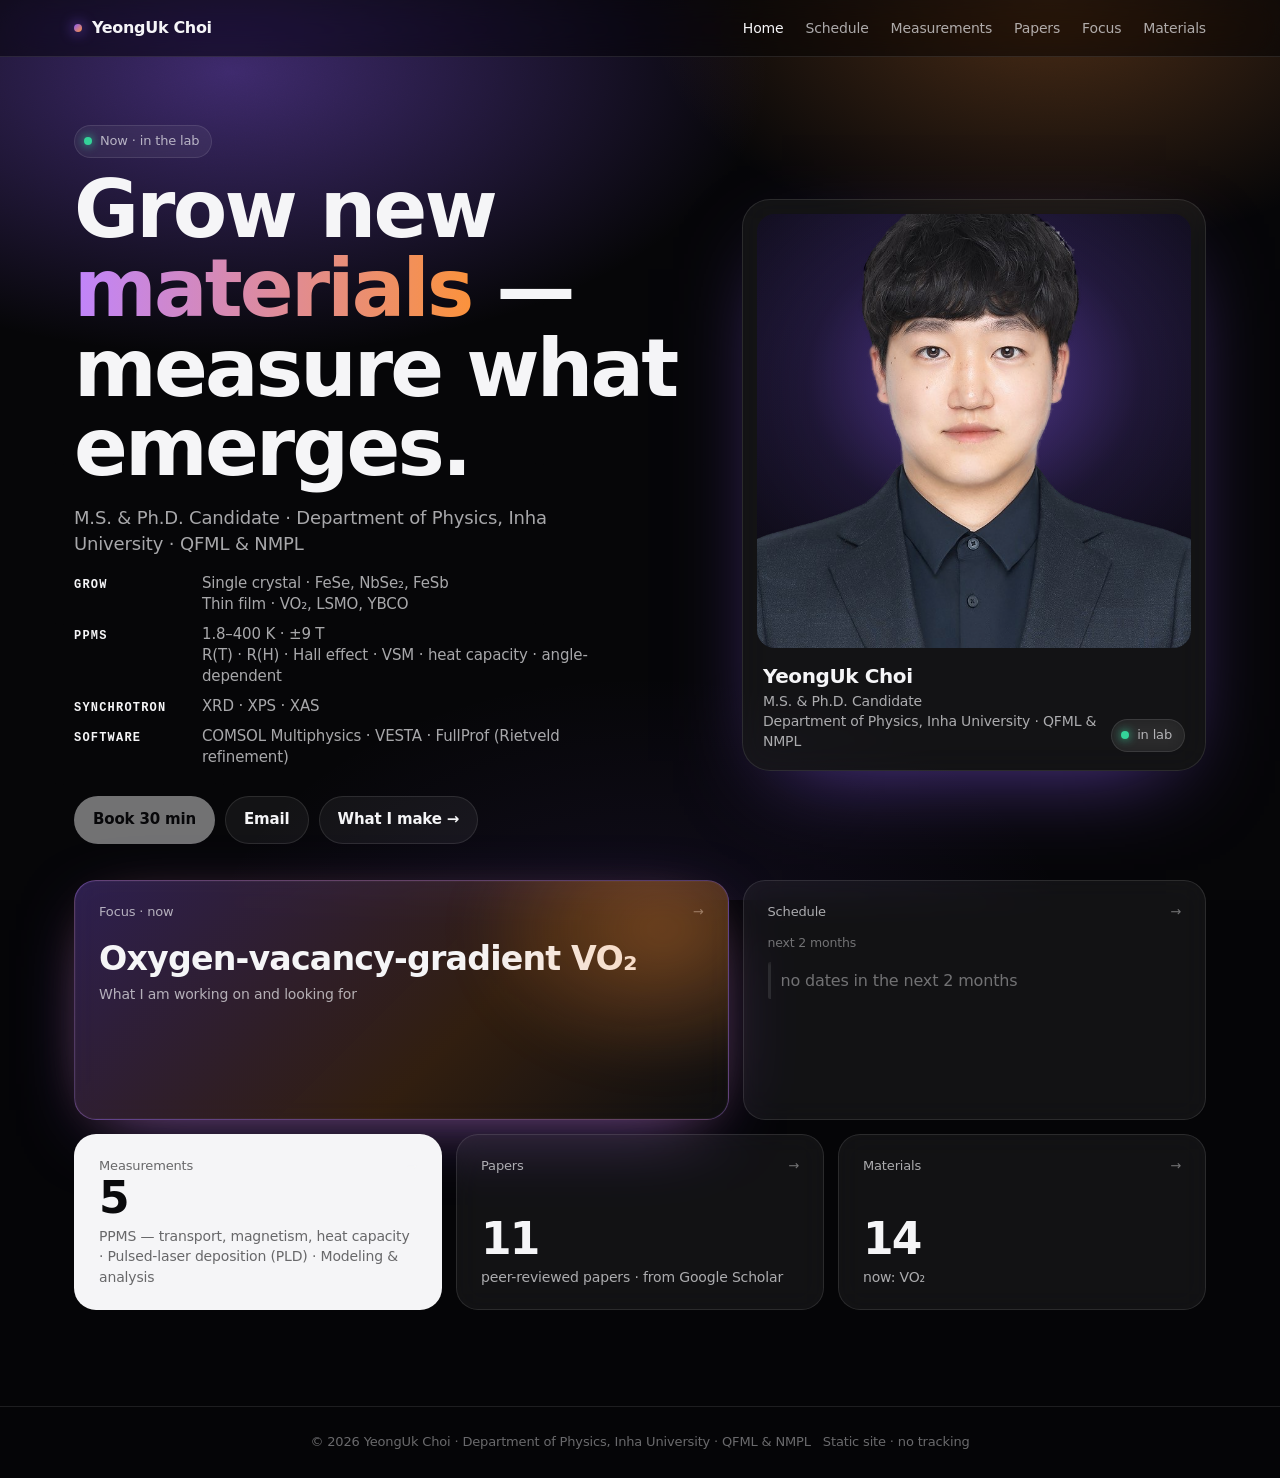
==== index.html @ 317c574f "Home: Schedule tile lists every event in the next 2 months, scrollable inside the tile (UK 2026-09-2" ====
<!doctype html>
<html lang="en">
<head>
<meta charset="utf-8">
<meta name="viewport" content="width=device-width, initial-scale=1, viewport-fit=cover">
<title>UK — Measuring what matters</title>
<meta name="theme-color" content="#050507">
<link rel="stylesheet" href="assets/css/site.css">
<script src="data/profile.js"></script>
<script src="data/schedule.js"></script>
<script src="data/materials.js"></script>
<script src="data/measurements.js"></script>
<script src="data/focus.js"></script>
<script src="data/publications.js"></script>
<script src="assets/js/site.js"></script>

</head>
<body data-page="home">
<div class="bg-glow"></div><div class="bg-noise"></div>
<nav class="nav"><div class="wrap">
  <a class="brand" href="index.html"><span class="dot"></span><span data-profile="name">UK</span></a>
  <div class="nav-links"><a href="index.html" data-page="home">Home</a><a href="schedule.html" data-page="schedule">Schedule</a><a href="measurements.html" data-page="measurements">Measurements</a><a href="publications.html" data-page="publications">Papers</a><a href="focus.html" data-page="focus">Focus</a><a href="materials.html" data-page="materials">Materials</a></div>
  <a class="nav-menu" href="index.html">Menu</a>
</div></nav>
<main><div class="wrap">

<section class="hero">
  <div>
    <div class="hero-top">
      <img data-profile="photo" src="assets/img/avatar-placeholder.svg" alt="">
      <span class="pill"><span class="dot"></span><span data-profile="now">Now</span></span>
    </div>
    <h1 class="display">Grow new <span class="grad">materials</span> — measure what emerges.</h1>
    <p class="lede"><span data-profile="title"></span> · <span data-profile-aff></span></p>
    <ul class="hero-points" data-profile-points></ul>
    <div class="actions">
      <a class="btn primary" data-book href="#">Book 30 min</a>
      <a class="btn" data-mail href="#">Email</a>
      <a class="btn" href="materials.html">What I make →</a>
    </div>
  </div>
  <aside class="photo-card">
    <img data-profile="photo" src="assets/img/avatar-placeholder.svg" alt="Portrait">
    <div class="meta">
      <div><div class="name" data-profile="name">UK</div><div class="aff"><span data-profile="title"></span><br><span data-profile-aff></span></div></div>
      <span class="pill"><span class="dot"></span>in lab</span>
    </div>
  </aside>
</section>

<section class="bento">
  <a class="tile focus" href="focus.html">
    <div class="t-label"><span>Focus · now</span><span class="arrow">→</span></div>
    <div class="t-num" id="focus-line"></div>
    <div class="t-sub">What I am working on and looking for</div>
  </a>
  <a class="tile sched" href="schedule.html">
    <div class="t-label"><span>Schedule</span><span class="arrow">→</span></div>
    <div class="t-sub t-window" id="n-sched-sub">next 2 months</div>
    <ul class="t-list" id="n-sched-list" aria-label="Schedule, next 2 months"></ul>
  </a>
  <a class="tile meas white" href="measurements.html">
    <div class="t-label"><span>Measurements</span><span class="arrow">→</span></div>
    <div class="t-num" id="n-meas">—</div>
    <div class="t-sub" id="meas-sub"></div>
  </a>
  <a class="tile pubs" href="publications.html">
    <div class="t-label"><span>Papers</span><span class="arrow">→</span></div>
    <div class="t-num" id="n-pubs">—</div>
    <div class="t-sub" id="n-pubs-sub"></div>
  </a>
  <a class="tile mats" href="materials.html">
    <div class="t-label"><span>Materials</span><span class="arrow">→</span></div>
    <div class="t-num" id="n-mats">—</div>
    <div class="t-sub" id="mats-sub">on the periodic table</div>
  </a>
</section>

</div></main>
<footer><div class="wrap" style="display:flex;justify-content:space-between;flex-wrap:wrap;gap:12px">
  <span>© <span data-year></span> <span data-profile="name">UK</span> · <span data-profile-aff></span></span>
  <span class="subtle">Static site · no tracking</span>
</div></footer>
</body>
</html>
---- assets/css/site.css ----
/* ---------- Design tokens: Higgsfield grammar ---------- */
:root {
  --bg: #050507;
  --bg-2: #0b0b10;
  --fg: #f5f5f7;
  --fg-2: rgba(245,245,247,0.68);
  --fg-3: rgba(245,245,247,0.42);
  --line: rgba(255,255,255,0.10);
  --glass: rgba(255,255,255,0.055);
  --glass-2: rgba(255,255,255,0.085);
  --violet: #8b5cf6;
  --violet-2: #c084fc;
  --orange: #fb923c;
  --orange-2: #f97316;
  --green: #34d399;
  --radius: 22px;
  --radius-sm: 14px;
  --max: 1180px;
  --font: -apple-system, BlinkMacSystemFont, "SF Pro Display", "SF Pro Text", Inter, "Apple SD Gothic Neo", "Noto Sans KR", system-ui, sans-serif;
  --mono: ui-monospace, "SF Mono", Menlo, monospace;
}
* { box-sizing: border-box; }
html { -webkit-text-size-adjust: 100%; }
body {
  margin: 0; background: var(--bg); color: var(--fg); font-family: var(--font);
  -webkit-font-smoothing: antialiased; letter-spacing: -0.01em; line-height: 1.45;
  min-height: 100vh; position: relative; overflow-x: hidden;
}
a { color: inherit; text-decoration: none; }
::selection { background: rgba(139,92,246,0.45); }

/* ---------- Background: glow + noise ---------- */
.bg-glow {
  position: fixed; inset: 0; z-index: -2; pointer-events: none;
  background:
    radial-gradient(60% 45% at 18% 8%,  rgba(139,92,246,0.42), transparent 70%),
    radial-gradient(45% 40% at 82% 0%,  rgba(251,146,60,0.28), transparent 70%),
    radial-gradient(50% 50% at 50% 110%, rgba(139,92,246,0.10), transparent 70%),
    var(--bg);
}
.bg-noise {
  position: fixed; inset: 0; z-index: -1; pointer-events: none; opacity: 0.09; mix-blend-mode: overlay;
  background-image: url("data:image/svg+xml;utf8,<svg xmlns='http://www.w3.org/2000/svg' width='160' height='160'><filter id='n'><feTurbulence type='fractalNoise' baseFrequency='0.9' numOctaves='2' stitchTiles='stitch'/><feColorMatrix values='0 0 0 0 0.5 0 0 0 0 0.5 0 0 0 0 0.5 0 0 0 1 0'/></filter><rect width='160' height='160' filter='url(%23n)'/></svg>");
}

/* ---------- Layout ---------- */
.wrap { max-width: var(--max); margin: 0 auto; padding: 0 24px; }
.nav {
  position: sticky; top: 0; z-index: 10; backdrop-filter: blur(18px) saturate(140%); -webkit-backdrop-filter: blur(18px) saturate(140%);
  background: rgba(5,5,7,0.55); border-bottom: 1px solid var(--line);
}
.nav .wrap { display: flex; align-items: center; justify-content: space-between; height: 56px; }
.brand { font-weight: 700; letter-spacing: -0.02em; display: flex; align-items: center; gap: 10px; }
.brand .dot { width: 8px; height: 8px; border-radius: 50%; background: linear-gradient(135deg, var(--violet), var(--orange)); box-shadow: 0 0 14px var(--violet); }
.nav-links { display: flex; gap: 22px; font-size: 14px; color: var(--fg-2); }
.nav-links a.active, .nav-links a:hover { color: var(--fg); }
.nav-menu { display: none; }

main { padding: 40px 0 96px; }
.eyebrow { font-size: 12px; text-transform: uppercase; letter-spacing: 0.14em; color: var(--fg-3); font-weight: 600; }
h1.display { font-size: clamp(40px, 6.2vw, 84px); line-height: 1.0; letter-spacing: -0.035em; font-weight: 700; margin: 12px 0 18px; }
h1.display .grad, .grad { background: linear-gradient(90deg, var(--violet-2), var(--orange)); -webkit-background-clip: text; background-clip: text; color: transparent; }
h1.page { font-size: clamp(34px, 4.5vw, 56px); letter-spacing: -0.03em; line-height: 1.05; margin: 8px 0 10px; font-weight: 700; }
.lede { font-size: 18px; color: var(--fg-2); max-width: 560px; margin: 0 0 16px; }
.hero-points { list-style: none; padding: 0; margin: 0 0 28px; display: grid; gap: 9px; max-width: 560px; }
.hero-points li { display: grid; grid-template-columns: 116px 1fr; gap: 12px; align-items: baseline; font-size: 15px; color: var(--fg-2); line-height: 1.4; }
.hero-points b { color: var(--fg); font-family: var(--mono); font-size: 12px; font-weight: 600; letter-spacing: .1em; text-transform: uppercase; }
.subtle { color: var(--fg-3); font-size: 13px; }
.mono { font-family: var(--mono); font-size: 12.5px; letter-spacing: 0; }

/* ---------- Glass tiles ---------- */
.tile {
  position: relative; border-radius: var(--radius); padding: 22px 24px; background: var(--glass);
  border: 1px solid var(--line); backdrop-filter: blur(14px); -webkit-backdrop-filter: blur(14px);
  transition: transform .25s ease, background .25s ease, border-color .25s ease; overflow: hidden;
  display: flex; flex-direction: column; min-height: 168px;
}
.tile:hover { transform: translateY(-2px); background: var(--glass-2); border-color: rgba(255,255,255,0.18); }
.tile .t-label { font-size: 13px; color: var(--fg-2); display: flex; justify-content: space-between; align-items: center; }
.tile .t-label .arrow { color: var(--fg-3); }
.tile .t-num { font-size: 44px; font-weight: 700; letter-spacing: -0.04em; line-height: 1; margin: auto 0 6px; }
.tile .t-sub { font-size: 14px; color: var(--fg-2); }
.tile.focus {
  background: linear-gradient(135deg, rgba(139,92,246,0.30), rgba(251,146,60,0.18) 60%, rgba(255,255,255,0.04));
  border-color: rgba(192,132,252,0.35);
  box-shadow: 0 0 0 1px rgba(255,255,255,0.03) inset, 0 20px 80px -30px rgba(139,92,246,0.7), 0 10px 60px -30px rgba(251,146,60,0.5);
}
.tile.focus::before {
  content: ""; position: absolute; inset: -40% -20% auto auto; width: 60%; height: 120%;
  background: radial-gradient(closest-side, rgba(251,146,60,0.35), transparent); filter: blur(20px); pointer-events: none;
}
.tile.focus .t-num { font-size: clamp(24px, 2.6vw, 34px); letter-spacing: -0.025em; line-height: 1.15; margin-top: 18px; }
.tile.white { background: #f5f5f7; color: #0a0a0c; border-color: transparent; }
.tile.white .t-label, .tile.white .t-sub { color: rgba(10,10,12,0.6); }

.bento { display: grid; grid-template-columns: repeat(12, 1fr); gap: 14px; margin-top: 28px; }
.bento .focus { grid-column: span 7; min-height: 240px; }
.bento .sched { grid-column: span 5; max-height: 240px; }
/* schedule tile: scrollable list of the next 2 months (2026-09-25 UK) */
.tile.sched .t-window { margin-top: 12px; font-size: 12.5px; color: var(--fg-3); }
.tile .t-list { list-style: none; margin: 4px -8px 0; padding: 6px 8px 4px; flex: 1; min-height: 0; overflow-y: auto; overscroll-behavior: contain;
  scrollbar-width: thin; scrollbar-color: rgba(255,255,255,0.22) transparent; -webkit-mask-image: linear-gradient(transparent, #000 10px, #000 calc(100% - 18px), transparent); mask-image: linear-gradient(transparent, #000 10px, #000 calc(100% - 18px), transparent); }
.tile .t-list::-webkit-scrollbar { width: 5px; } .tile .t-list::-webkit-scrollbar-thumb { background: rgba(255,255,255,0.22); border-radius: 3px; }
.tile .t-list li { display: grid; grid-template-columns: 82px 1fr; gap: 10px; align-items: baseline; padding: 7px 0 7px 10px; border-left: 3px solid var(--violet); border-radius: 2px; }
.tile .t-list li + li { margin-top: 5px; }
.tile .t-list li.conference { border-left-color: var(--orange); } .tile .t-list li.travel { border-left-color: rgba(255,255,255,0.4); } .tile .t-list li.measurement { border-left-color: var(--green); }
.tile .t-list li.empty { grid-template-columns: 1fr; border-left-color: var(--line); color: var(--fg-3); }
.tile .t-list .when { font-weight: 700; font-size: 15px; letter-spacing: -0.02em; white-space: nowrap; }
.tile .t-list .what { font-size: 14px; color: var(--fg); overflow: hidden; text-overflow: ellipsis; white-space: nowrap; }
.tile .t-list .what small { display: block; font-size: 11.5px; color: var(--fg-3); }
.bento .meas  { grid-column: span 4; }
.bento .pubs  { grid-column: span 4; }
.bento .mats  { grid-column: span 4; }

/* ---------- Hero ---------- */
.hero { display: grid; grid-template-columns: 1.15fr 0.85fr; gap: 40px; align-items: center; padding: 28px 0 8px; }
.pill {
  display: inline-flex; align-items: center; gap: 8px; padding: 6px 12px 6px 9px; border-radius: 999px;
  background: var(--glass); border: 1px solid var(--line); font-size: 13px; color: var(--fg-2); backdrop-filter: blur(10px);
}
.pill .dot { width: 8px; height: 8px; border-radius: 50%; background: var(--green); box-shadow: 0 0 10px var(--green); }
.pill .dot.off { background: var(--fg-3); box-shadow: none; }
.actions { display: flex; gap: 10px; flex-wrap: wrap; margin-top: 6px; }
.btn {
  display: inline-flex; align-items: center; gap: 8px; padding: 12px 18px; border-radius: 999px; font-weight: 600; font-size: 15px;
  border: 1px solid var(--line); background: var(--glass); color: var(--fg); transition: all .2s ease; cursor: pointer;
}
.btn:hover { background: var(--glass-2); }
.btn.primary { background: var(--fg); color: #0a0a0c; border-color: transparent; }
.btn.primary:hover { background: #fff; }
.btn[aria-disabled="true"] { opacity: .45; pointer-events: none; }

.photo-card {
  position: relative; border-radius: 28px; padding: 14px; background: var(--glass); border: 1px solid var(--line);
  backdrop-filter: blur(16px); -webkit-backdrop-filter: blur(16px); box-shadow: 0 30px 90px -40px rgba(139,92,246,0.7);
}
.photo-card img { display: block; width: 100%; aspect-ratio: 1/1; object-fit: cover; border-radius: 18px; filter: grayscale(0);
  background: radial-gradient(ellipse 70% 60% at 50% 38%, rgba(139,92,246,0.55), rgba(139,92,246,0.10) 55%, rgba(12,10,20,0.6) 100%), linear-gradient(180deg, #17122a, #0b0a12); }
.photo-fade { transition: opacity .45s ease; }
.photo-fade.is-out { opacity: 0; }
.photo-card .meta { padding: 14px 6px 4px; display: flex; justify-content: space-between; align-items: flex-end; gap: 12px; }
.photo-card .name { font-weight: 700; font-size: 20px; letter-spacing: -0.02em; }
.photo-card .aff { color: var(--fg-2); font-size: 14px; }
.photo-card .pill { white-space: nowrap; flex: 0 0 auto; }

/* ---------- Lists (measurements / publications) ---------- */
.list { display: grid; gap: 12px; margin-top: 24px; }
.row {
  display: grid; grid-template-columns: 44px 1fr auto; gap: 18px; align-items: center; padding: 18px 20px;
  border-radius: var(--radius-sm); background: var(--glass); border: 1px solid var(--line);
}
.row .idx { font-family: var(--mono); font-size: 13px; color: var(--fg-3); }
.row .name { font-weight: 600; font-size: 17px; letter-spacing: -0.01em; }
.row .detail { color: var(--fg-2); font-size: 14px; margin-top: 3px; }
.row .cond { font-family: var(--mono); font-size: 12.5px; color: var(--fg-2); padding: 6px 10px; border-radius: 8px; background: rgba(255,255,255,0.05); border: 1px solid var(--line); white-space: nowrap; }
.row.featured { border-color: rgba(192,132,252,0.35); background: linear-gradient(90deg, rgba(139,92,246,0.14), rgba(255,255,255,0.04) 60%); }
.row.placeholder { opacity: .5; border-style: dashed; }
.year-head { margin: 30px 0 8px; font-size: 13px; letter-spacing: .12em; text-transform: uppercase; color: var(--fg-3); font-weight: 700; }
.pub .name { font-weight: 500; }
.pub .journal { color: var(--fg-2); font-size: 14px; }
.badge { display: inline-block; vertical-align: 2px; margin-left: 8px; padding: 3px 9px; border-radius: 999px; font-size: 11.5px; font-weight: 600; letter-spacing: .01em;
  color: var(--green); background: rgba(52,211,153,0.12); border: 1px solid rgba(52,211,153,0.35); }
.hero-sub { color: var(--fg-2); font-family: var(--mono); font-size: 13px; margin-top: 14px; }
.btn.small { padding: 8px 14px; font-size: 13px; }

/* ---------- Publication cards ---------- */
.pub-card { display: grid; grid-template-columns: 1fr; gap: 16px; padding: 20px; border-radius: var(--radius-sm); background: var(--glass); border: 1px solid var(--line); }
.pub-card:has(.pub-fig) { grid-template-columns: 220px 1fr; }
.pub-card.featured { border-color: rgba(192,132,252,0.35); background: linear-gradient(90deg, rgba(139,92,246,0.14), rgba(255,255,255,0.04) 60%); }
.pub-fig { margin: 0; }
.pub-fig img { display: block; width: 100%; border-radius: 10px; background: #fff; }
.pub-fig figcaption { font-size: 11.5px; color: var(--fg-3); margin-top: 6px; font-family: var(--mono); }
.pub-pin { font-family: var(--mono); font-size: 11px; letter-spacing: .12em; text-transform: uppercase; color: var(--violet-2, #c084fc); margin-bottom: 6px; }
.pub-title { font-size: 17px; font-weight: 600; letter-spacing: -0.01em; line-height: 1.35; margin: 0; }
.pub-authors { color: var(--fg-2); font-size: 13.5px; margin-top: 6px; }
.pub-authors u { text-decoration: none; color: var(--fg); border-bottom: 1px solid var(--orange); }
.pub-ref { color: var(--fg-2); font-size: 13.5px; margin-top: 4px; }
.pub-ref b { color: var(--fg); font-weight: 600; }
.pub-foot { display: flex; align-items: flex-start; justify-content: space-between; gap: 12px; margin-top: 12px; flex-wrap: wrap; }
.pub-abs { flex: 1 1 320px; }
.pub-abs summary { cursor: pointer; font-size: 13.5px; color: var(--fg-2); list-style: none; display: inline-flex; align-items: center; gap: 6px; }
.pub-abs summary::before { content: "+"; font-family: var(--mono); color: var(--fg-3); }
.pub-abs[open] summary::before { content: "–"; }
.pub-abs p { font-size: 14px; color: var(--fg-2); line-height: 1.6; margin: 10px 0 0; }

/* ---------- Schedule ---------- */
.cal { margin: 22px 0 0; border-radius: var(--radius); border: 1px solid var(--line); background: var(--glass); padding: 18px 18px 14px; }
.cal-head { display: flex; align-items: center; justify-content: space-between; margin-bottom: 14px; }
.cal-title { font-weight: 700; font-size: 20px; letter-spacing: -0.02em; }
.cal-nav { width: 38px; height: 38px; border-radius: 50%; border: 1px solid var(--line); background: var(--glass-2); color: var(--fg); font-size: 22px; line-height: 1; cursor: pointer; }
.cal-nav:hover { background: rgba(255,255,255,0.14); }
.cal-dow, .cal-grid { display: grid; grid-template-columns: repeat(7, minmax(0, 1fr)); gap: 6px; }
.cal-dow div { text-align: center; font-size: 11.5px; letter-spacing: .1em; text-transform: uppercase; color: var(--fg-3); font-weight: 600; padding: 4px 0 8px; }
.cal-cell { min-width: 0; min-height: 92px; border-radius: 12px; background: rgba(255,255,255,0.035); border: 1px solid rgba(255,255,255,0.06); padding: 8px 6px 6px; display: flex; flex-direction: column; gap: 4px; }
.cal-cell .n { font-size: 13px; font-weight: 600; color: var(--fg-2); padding-left: 3px; }
.cal-cell.sun .n { color: rgba(251,113,133,0.9); }
.cal-cell.out { opacity: .32; }
.cal-cell.today { border-color: rgba(192,132,252,0.6); box-shadow: inset 0 0 0 1px rgba(192,132,252,0.35); }
.cal-cell.today .n { color: var(--violet-2); }
.cal-grid { --band-top: 30px; --band-h: 24px; --band-gap: 4px; --lanes: 1; }
.cal-cell { min-height: max(92px, calc(var(--band-top) + var(--lanes) * (var(--band-h) + var(--band-gap)) + 6px)); }
.ev { position: relative; align-self: start; z-index: 1; margin-top: calc(var(--band-top) + var(--lane, 0) * (var(--band-h) + var(--band-gap))); height: var(--band-h); box-sizing: border-box;
  margin-left: -3px; margin-right: -3px; padding: 0 8px 0 calc(var(--text-l, 0%) + 8px); line-height: var(--band-h); font-size: 12px; font-weight: 600; border-radius: 0; white-space: nowrap; overflow: hidden; text-overflow: ellipsis; color: #fff; }
/* the colour lives on ::before so tentative days can be faded with a mask while the text stays solid */
.ev::before { content: ""; position: absolute; inset: 0; z-index: -1; border-radius: inherit; background: linear-gradient(90deg, var(--violet), var(--violet-2)); box-shadow: 0 2px 8px rgba(0,0,0,0.25); }
.ev.starts { margin-left: 6px; border-top-left-radius: 6px; border-bottom-left-radius: 6px; }
.ev.ends { margin-right: 6px; border-top-right-radius: 6px; border-bottom-right-radius: 6px; }
.ev.conference::before { background: linear-gradient(90deg, var(--orange-2), var(--orange)); }
.ev.travel::before { background: rgba(255,255,255,0.16); }
.ev.measurement::before { background: linear-gradient(90deg, #059669, var(--green)); }
.ev.tentative::before { --tent: 0.42; -webkit-mask-image: linear-gradient(90deg, rgba(0,0,0,var(--tent)) 0 var(--core-l, 0%), #000 var(--core-l, 0%) var(--core-r, 100%), rgba(0,0,0,var(--tent)) var(--core-r, 100%) 100%);
  mask-image: linear-gradient(90deg, rgba(0,0,0,var(--tent)) 0 var(--core-l, 0%), #000 var(--core-l, 0%) var(--core-r, 100%), rgba(0,0,0,var(--tent)) var(--core-r, 100%) 100%); }
.cal-list { list-style: none; margin: 10px 0 0; padding: 0; display: grid; gap: 10px; }
.cal-item { display: grid; grid-template-columns: 130px 1fr; gap: 16px; align-items: center; padding: 16px 20px; border-radius: var(--radius-sm); background: var(--glass); border: 1px solid var(--line); border-left: 3px solid var(--violet); cursor: pointer; }
.cal-item.conference { border-left-color: var(--orange); }
.cal-item.travel { border-left-color: rgba(255,255,255,0.4); }
.cal-item.measurement { border-left-color: var(--green); }
.cal-item.empty { border-left-color: var(--line); color: var(--fg-3); cursor: default; grid-template-columns: 1fr; }
.cal-item .when { font-weight: 700; font-size: 17px; letter-spacing: -0.02em; display: flex; flex-direction: column; }
.cal-item .when small { font-weight: 500; font-size: 12px; color: var(--fg-3); }
.cal-item .what b { font-weight: 600; font-size: 16px; }
.cal-item .note { display: block; color: var(--fg-2); font-size: 14px; margin-top: 2px; }
.cal-item .note.tent { color: var(--fg-3); font-size: 12.5px; }
.embed { border-radius: var(--radius); overflow: hidden; border: 1px solid var(--line); background: var(--glass); min-height: 420px; display: grid; place-items: center; color: var(--fg-3); text-align: center; padding: 30px; }
.embed[hidden] { display: none; }
.embed iframe { width: 100%; height: 560px; border: 0; display: block; filter: invert(0.92) hue-rotate(180deg) saturate(0.8); }

/* ---------- Prose (focus) ---------- */
.prose { max-width: 680px; font-size: 18px; color: var(--fg-2); }
.prose h1 { color: var(--fg); font-size: clamp(30px, 4vw, 44px); letter-spacing: -0.03em; line-height: 1.1; margin: 0 0 18px; }
.prose h2 { color: var(--fg); font-size: 20px; margin: 34px 0 10px; letter-spacing: -0.015em; }
.prose p { margin: 0 0 16px; }
.prose ul { padding-left: 20px; } .prose li { margin: 6px 0; }
.prose strong { color: var(--fg); }

/* ---------- Periodic table ---------- */
.ptable-head { display: flex; justify-content: space-between; align-items: flex-end; gap: 20px; flex-wrap: wrap; }
.tabs { display: flex; gap: 6px; padding: 4px; border-radius: 999px; background: var(--glass); border: 1px solid var(--line); }
.tab { white-space: nowrap; padding: 8px 14px; border-radius: 999px; font-size: 13px; color: var(--fg-2); cursor: pointer; border: 0; background: transparent; font-family: inherit; }
.tab.active { background: var(--fg); color: #0a0a0c; font-weight: 600; }
.tab .n { opacity: .55; margin-left: 5px; font-variant-numeric: tabular-nums; }
.pt-grid { display: grid; grid-template-columns: 1fr 300px; gap: 20px; margin-top: 22px; align-items: start; }
.pt-svg-wrap { border-radius: var(--radius); background: var(--glass); border: 1px solid var(--line); padding: 14px; backdrop-filter: blur(14px); }
.pt-svg-wrap svg { width: 100%; height: auto; display: block; }
.chips { display: flex; flex-direction: column; gap: 8px; }
.chips .fam { font-size: 11px; letter-spacing: .12em; text-transform: uppercase; color: var(--fg-3); font-weight: 700; margin: 10px 0 2px; }
.chips .fam:first-child { margin-top: 0; }
.chip {
  display: flex; align-items: center; justify-content: space-between; gap: 10px; padding: 10px 14px; border-radius: 12px;
  background: var(--glass); border: 1px solid var(--line); cursor: pointer; font-family: inherit; color: var(--fg); text-align: left; transition: all .18s ease;
}
.chip:hover { background: var(--glass-2); }
.chip.active { background: linear-gradient(90deg, rgba(139,92,246,0.35), rgba(251,146,60,0.25)); border-color: rgba(192,132,252,0.5); box-shadow: 0 10px 40px -20px rgba(139,92,246,0.9); }
.chip.dim { opacity: .35; }
.chip .lbl { font-weight: 600; font-size: 15px; }
.chip .frm { font-family: var(--mono); font-size: 11px; color: var(--fg-2); }
.chip .now { font-size: 10px; letter-spacing: .1em; text-transform: uppercase; color: var(--orange); font-weight: 700; }
.mat-detail {
  margin-top: 20px; border-radius: var(--radius); padding: 24px 26px; border: 1px solid rgba(192,132,252,0.35);
  background: linear-gradient(135deg, rgba(139,92,246,0.18), rgba(251,146,60,0.10) 60%, rgba(255,255,255,0.03));
  display: grid; grid-template-columns: 1fr auto; gap: 20px; align-items: center;
}
.mat-detail h2 { margin: 0; font-size: clamp(28px, 3.4vw, 40px); letter-spacing: -0.03em; }
.mat-detail .frm { color: var(--fg-2); font-family: var(--mono); font-size: 13px; margin-top: 4px; }
.mat-detail p { color: var(--fg-2); margin: 10px 0 0; max-width: 620px; }
.mat-detail .els { display: flex; gap: 8px; flex-wrap: wrap; }
.mat-detail .el { width: 46px; height: 46px; border-radius: 50%; display: grid; place-items: center; font-weight: 700; border: 1.5px solid rgba(255,255,255,0.35); background: rgba(255,255,255,0.06); }
.mat-detail .el.dop { border-style: dashed; color: var(--fg-2); }

/* ---------- SVG table styles ---------- */
.cell { fill: rgba(255,255,255,0.035); stroke: rgba(255,255,255,0.07); }
.cell.used { fill: rgba(255,255,255,0.07); }
.sym { fill: rgba(245,245,247,0.32); font-family: var(--font); font-weight: 600; text-anchor: middle; dominant-baseline: central; pointer-events: none; }
.sym.used { fill: rgba(245,245,247,0.85); }
.ring { fill: none; stroke: rgba(255,255,255,0.45); stroke-width: 1.2; pointer-events: none; }
.bond { fill: none; stroke: rgba(255,255,255,0.18); stroke-width: 1.4; stroke-linecap: round; stroke-linejoin: round; transition: opacity .25s; }
.bond.hidden { opacity: 0; }
.bond-hit { fill: none; stroke: transparent; stroke-width: 16; cursor: pointer; }
.bond.lit { stroke: url(#bondGrad); stroke-width: 3; filter: url(#glow); }
.bond.lit.dop { stroke-dasharray: 5 6; stroke-width: 2.2; }
.node { fill: none; stroke: url(#bondGrad); stroke-width: 2.2; filter: url(#glow); pointer-events: none; }
.node.dop { stroke-dasharray: 3 4; }
.sym.lit { fill: #fff; }
.pt-title { fill: rgba(245,245,247,0.55); font-family: var(--font); font-size: 13px; letter-spacing: .1em; text-transform: uppercase; font-weight: 700; }

/* ---------- Footer ---------- */
footer { border-top: 1px solid var(--line); padding: 26px 0; color: var(--fg-3); font-size: 13px; display: flex; justify-content: space-between; gap: 12px; flex-wrap: wrap; }

/* ---------- Mobile ---------- */
@media (max-width: 820px) {
  .wrap { padding: 0 18px; }
  main { padding: 24px 0 72px; }
  .nav-links { display: none; }
  .nav-menu { display: inline-flex; align-items: center; gap: 6px; font-size: 13px; color: var(--fg-2); }
  .hero { grid-template-columns: 1fr; gap: 22px; padding-top: 10px; }
  .hero-top { display: flex; align-items: center; gap: 14px; }
  .hero-top img { width: 84px; height: 84px; border-radius: 50%; object-fit: cover; border: 2px solid rgba(255,255,255,0.18); box-shadow: 0 0 40px -10px var(--violet);
    background: radial-gradient(circle at 50% 40%, rgba(139,92,246,0.6), #15112a 75%); }
  .photo-card { display: none; }
  h1.display { font-size: clamp(38px, 11vw, 56px); }
  .lede { font-size: 16px; }
  .hero-points li { grid-template-columns: 100px 1fr; font-size: 14px; }
  .bento { grid-template-columns: 1fr 1fr; gap: 10px; margin-top: 22px; }
  .bento .focus { grid-column: span 2; order: -1; min-height: 190px; }
  .bento .sched, .bento .meas, .bento .pubs, .bento .mats { grid-column: span 1; }
  .tile { padding: 16px 16px; min-height: 130px; }
  .bento .sched { max-height: 230px; }
  .tile .t-list li { grid-template-columns: 1fr; gap: 1px; padding: 5px 0 5px 8px; } .tile .t-list .when { font-size: 13.5px; } .tile .t-list .what { font-size: 13px; white-space: normal; }
  .tile .t-num { font-size: 34px; }
  .row { grid-template-columns: 1fr; gap: 8px; padding: 16px; }
  .pub-card, .pub-card:has(.pub-fig) { grid-template-columns: 1fr; padding: 16px; }
  .pub-fig img { max-height: 160px; object-fit: contain; }
  .row .idx { display: none; }
  .row .cond { justify-self: start; white-space: normal; }
  .cal { padding: 12px 10px 10px; } .cal-dow, .cal-grid { gap: 3px; } .cal-cell { min-height: 58px; padding: 5px 3px 4px; border-radius: 8px; }
  .cal-cell .n { font-size: 12px; } .cal-grid { --band-top: 24px; --band-h: 19px; --band-gap: 3px; } .cal-cell { min-height: max(58px, calc(var(--band-top) + var(--lanes) * (var(--band-h) + var(--band-gap)) + 4px)); }
  .ev { font-size: 10px; padding: 0 5px 0 calc(var(--text-l, 0%) + 5px); margin-left: -2px; margin-right: -2px; } .ev.starts { margin-left: 3px; } .ev.ends { margin-right: 3px; }
  .cal-item { grid-template-columns: 96px 1fr; padding: 14px 16px; gap: 12px; } .cal-item .when { font-size: 15px; }
  .pt-grid { grid-template-columns: 1fr; }
  .ptable-head { flex-direction: column; flex-wrap: nowrap; align-items: stretch; }
  .ptable-head > * { min-width: 0; max-width: 100%; }
  .tabs { overflow-x: auto; scrollbar-width: none; }
  .pt-svg-wrap { padding: 8px; }
  .chips { flex-direction: row; overflow-x: auto; padding-bottom: 6px; scrollbar-width: none; }
  .chips .fam { display: none; }
  .chip { flex: 0 0 auto; }
  .mat-detail { grid-template-columns: 1fr; }
  .sym { display: none; } .sym.lit { display: block; }
  .ring { display: none; }
}
@media (min-width: 821px) { .hero-top img { display: none; } .hero-top .pill { margin-bottom: 0; } }
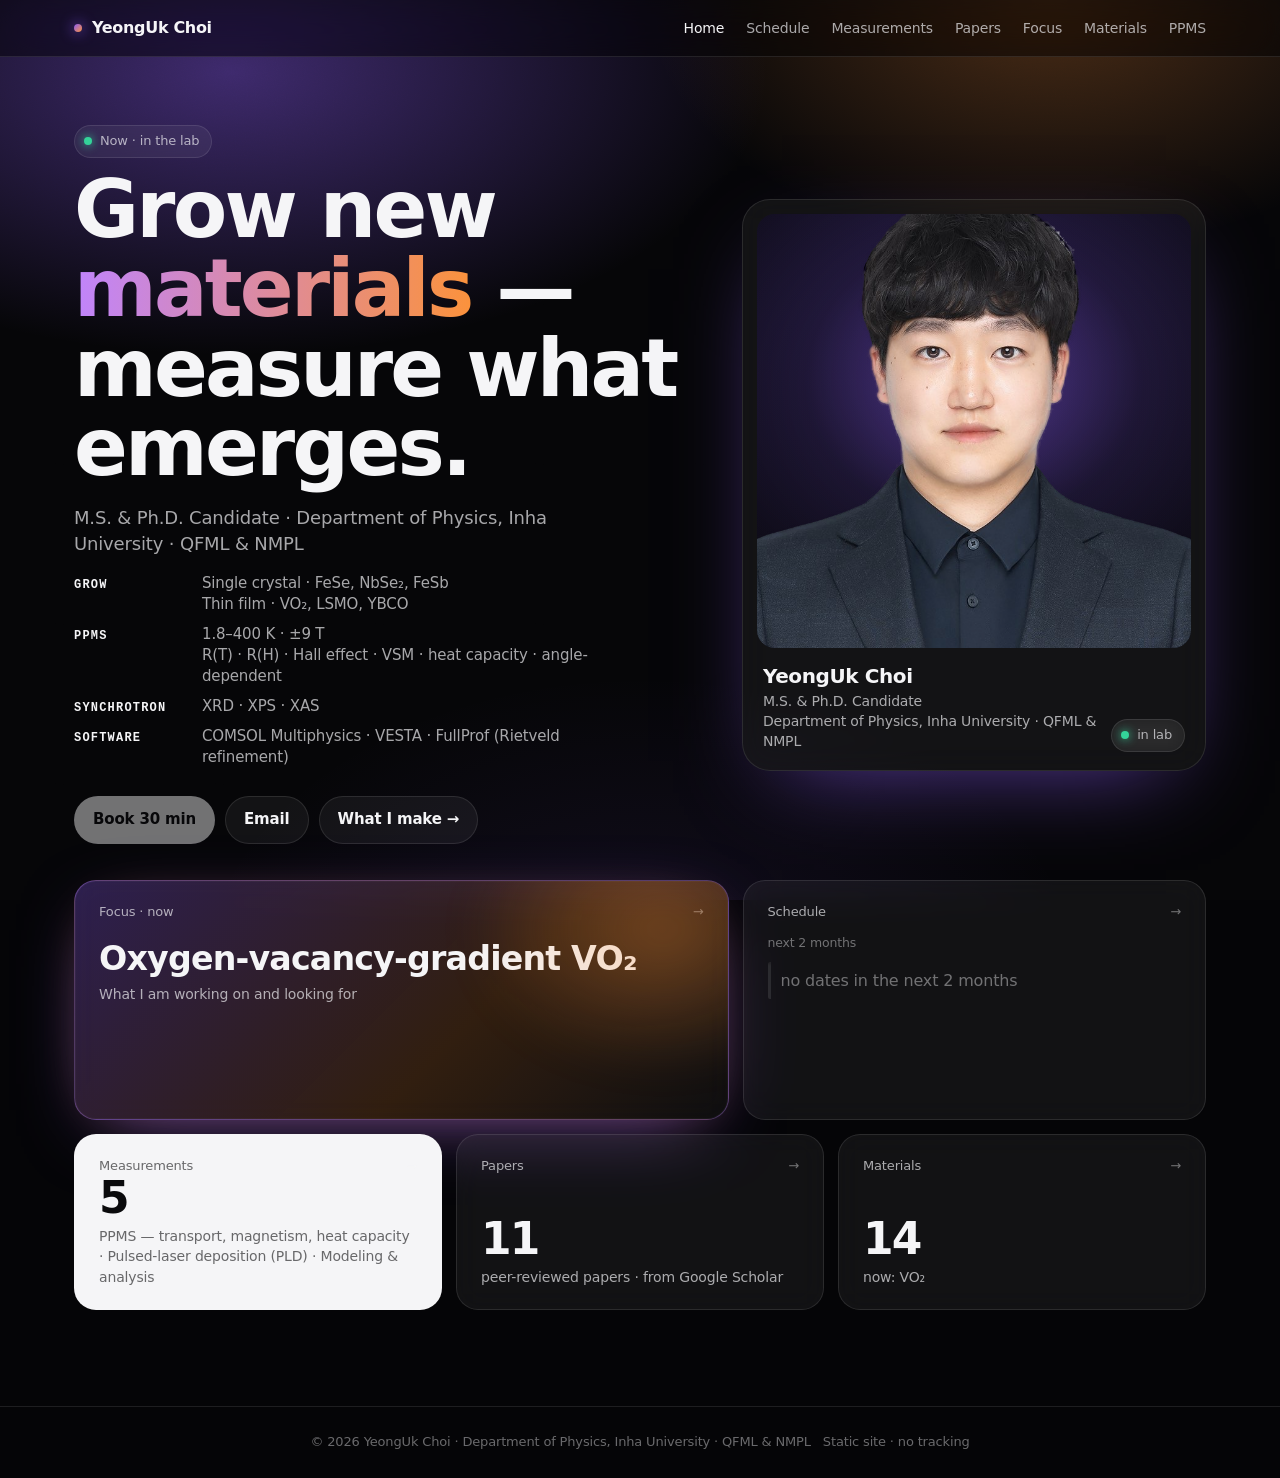
==== commit f96a5c33: "PPMS tab: cryostat status + trends from the lab PC, He cylinder inventory on a Google Sheet (UK)" ====
--- a/index.html
+++ b/index.html
@@ -19,7 +19,7 @@
 <div class="bg-glow"></div><div class="bg-noise"></div>
 <nav class="nav"><div class="wrap">
   <a class="brand" href="index.html"><span class="dot"></span><span data-profile="name">UK</span></a>
-  <div class="nav-links"><a href="index.html" data-page="home">Home</a><a href="schedule.html" data-page="schedule">Schedule</a><a href="measurements.html" data-page="measurements">Measurements</a><a href="publications.html" data-page="publications">Papers</a><a href="focus.html" data-page="focus">Focus</a><a href="materials.html" data-page="materials">Materials</a></div>
+  <div class="nav-links"><a href="index.html" data-page="home">Home</a><a href="schedule.html" data-page="schedule">Schedule</a><a href="measurements.html" data-page="measurements">Measurements</a><a href="publications.html" data-page="publications">Papers</a><a href="focus.html" data-page="focus">Focus</a><a href="materials.html" data-page="materials">Materials</a><a href="ppms.html" data-page="ppms">PPMS</a></div>
   <a class="nav-menu" href="index.html">Menu</a>
 </div></nav>
 <main><div class="wrap">
--- a/assets/css/site.css
+++ b/assets/css/site.css
@@ -13,6 +13,8 @@
   --orange: #fb923c;
   --orange-2: #f97316;
   --green: #34d399;
+  --slate: #94a3b8;
+  --red: #f87171;
   --radius: 22px;
   --radius-sm: 14px;
   --max: 1180px;
@@ -103,7 +105,7 @@
 .tile .t-list::-webkit-scrollbar { width: 5px; } .tile .t-list::-webkit-scrollbar-thumb { background: rgba(255,255,255,0.22); border-radius: 3px; }
 .tile .t-list li { display: grid; grid-template-columns: 82px 1fr; gap: 10px; align-items: baseline; padding: 7px 0 7px 10px; border-left: 3px solid var(--violet); border-radius: 2px; }
 .tile .t-list li + li { margin-top: 5px; }
-.tile .t-list li.conference { border-left-color: var(--orange); } .tile .t-list li.travel { border-left-color: rgba(255,255,255,0.4); } .tile .t-list li.measurement { border-left-color: var(--green); }
+.tile .t-list li.conference { border-left-color: var(--orange); } .tile .t-list li.travel { border-left-color: rgba(255,255,255,0.4); } .tile .t-list li.measurement { border-left-color: var(--green); } .tile .t-list li.personal { border-left-color: var(--slate); }
 .tile .t-list li.empty { grid-template-columns: 1fr; border-left-color: var(--line); color: var(--fg-3); }
 .tile .t-list .when { font-weight: 700; font-size: 15px; letter-spacing: -0.02em; white-space: nowrap; }
 .tile .t-list .what { font-size: 14px; color: var(--fg); overflow: hidden; text-overflow: ellipsis; white-space: nowrap; }
@@ -208,6 +210,7 @@
 .ev.conference::before { background: linear-gradient(90deg, var(--orange-2), var(--orange)); }
 .ev.travel::before { background: rgba(255,255,255,0.16); }
 .ev.measurement::before { background: linear-gradient(90deg, #059669, var(--green)); }
+.ev.personal::before { background: linear-gradient(90deg, #475569, var(--slate)); }
 .ev.tentative::before { --tent: 0.42; -webkit-mask-image: linear-gradient(90deg, rgba(0,0,0,var(--tent)) 0 var(--core-l, 0%), #000 var(--core-l, 0%) var(--core-r, 100%), rgba(0,0,0,var(--tent)) var(--core-r, 100%) 100%);
   mask-image: linear-gradient(90deg, rgba(0,0,0,var(--tent)) 0 var(--core-l, 0%), #000 var(--core-l, 0%) var(--core-r, 100%), rgba(0,0,0,var(--tent)) var(--core-r, 100%) 100%); }
 .cal-list { list-style: none; margin: 10px 0 0; padding: 0; display: grid; gap: 10px; }
@@ -215,6 +218,7 @@
 .cal-item.conference { border-left-color: var(--orange); }
 .cal-item.travel { border-left-color: rgba(255,255,255,0.4); }
 .cal-item.measurement { border-left-color: var(--green); }
+.cal-item.personal { border-left-color: var(--slate); }
 .cal-item.empty { border-left-color: var(--line); color: var(--fg-3); cursor: default; grid-template-columns: 1fr; }
 .cal-item .when { font-weight: 700; font-size: 17px; letter-spacing: -0.02em; display: flex; flex-direction: column; }
 .cal-item .when small { font-weight: 500; font-size: 12px; color: var(--fg-3); }
@@ -287,7 +291,77 @@
 footer { border-top: 1px solid var(--line); padding: 26px 0; color: var(--fg-3); font-size: 13px; display: flex; justify-content: space-between; gap: 12px; flex-wrap: wrap; }
 
 /* ---------- Mobile ---------- */
+
+/* ---------- PPMS page ---------- */
+h2.sec { font-size: 13px; text-transform: uppercase; letter-spacing: 0.14em; color: var(--fg-3); font-weight: 700; margin: 42px 0 10px; }
+.note-bar { margin: 14px 0; padding: 12px 16px; border-radius: var(--radius-sm); background: rgba(251,146,60,0.10); border: 1px solid rgba(251,146,60,0.32); color: var(--fg-2); font-size: 14px; }
+.note-bar b { color: var(--fg); }
+.pgrid { display: grid; grid-template-columns: repeat(auto-fit, minmax(210px, 1fr)); gap: 12px; margin-top: 10px; }
+.pgrid > *, .he-grid > * { min-width: 0; }   /* 1fr tracks default to min-content and would push the grid past the wrap */
+.pcard { padding: 16px 18px; border-radius: var(--radius-sm); background: var(--glass); border: 1px solid var(--line); }
+.pc-top { display: flex; align-items: center; justify-content: space-between; gap: 8px; }
+.pc-label { font-size: 12.5px; color: var(--fg-3); font-weight: 600; letter-spacing: .01em; }
+.pc-val { font-size: 32px; font-weight: 700; letter-spacing: -0.03em; margin: 6px 0 2px; font-variant-numeric: tabular-nums; }
+.pc-val small { font-size: 15px; font-weight: 600; color: var(--fg-3); margin-left: 5px; }
+.pc-sub { font-size: 12.5px; color: var(--fg-3); line-height: 1.35; }
+/* state chips always carry a word — red and green alone are not distinguishable for every reader */
+.st { font-size: 11px; font-weight: 700; letter-spacing: .02em; padding: 2px 8px; border-radius: 999px; white-space: nowrap; }
+.st.ok   { color: var(--green); background: rgba(52,211,153,0.12);  border: 1px solid rgba(52,211,153,0.35); }
+.st.warn { color: var(--orange); background: rgba(251,146,60,0.12); border: 1px solid rgba(251,146,60,0.35); }
+.st.crit { color: var(--red); background: rgba(248,113,113,0.12);   border: 1px solid rgba(248,113,113,0.38); }
+.winbar { display: flex; gap: 8px; margin: 0 0 12px; }
+.winbar .btn.on { background: var(--fg); color: #0a0a0c; border-color: transparent; }
+.chart-fig { margin: 0 0 18px; padding: 16px 16px 8px; border-radius: var(--radius-sm); background: var(--glass); border: 1px solid var(--line); }
+.chart-fig figcaption { font-size: 14px; font-weight: 600; margin-bottom: 4px; }
+.chart-fig figcaption small { font-weight: 500; color: var(--fg-3); margin-left: 6px; }
+.chart-host { position: relative; }
+.chart { width: 100%; height: auto; display: block; touch-action: none; }
+.chart .grid { stroke: rgba(255,255,255,0.07); stroke-width: 1; }
+.chart .ref { stroke: rgba(255,255,255,0.28); stroke-width: 1; stroke-dasharray: 4 4; }
+.chart .ax { fill: var(--fg-3); font-size: 11px; font-family: var(--font); }
+.chart .ax.big { font-size: 13px; }
+.chart .ref-t { fill: var(--fg-3); font-size: 10.5px; }
+.chart .line { fill: none; stroke-width: 2; stroke-linejoin: round; stroke-linecap: round; }
+.chart .cross.off { display: none; }
+.chart .cross line { stroke: rgba(255,255,255,0.35); stroke-width: 1; }
+.chart .cross circle { stroke: var(--bg-2); stroke-width: 2; }
+.chart-tip { position: absolute; top: 4px; transform: translateX(-50%); pointer-events: none; padding: 6px 10px; border-radius: 10px;
+  background: rgba(10,10,14,0.92); border: 1px solid var(--line); font-size: 12.5px; display: flex; gap: 8px; align-items: baseline; white-space: nowrap; }
+.chart-tip[hidden] { display: none; }   /* display:flex above would otherwise beat the UA [hidden] rule */
+.chart-tip span { color: var(--fg-3); }
+.he-grid { display: grid; grid-template-columns: repeat(auto-fit, minmax(260px, 1fr)); gap: 12px; }
+.he-sup { padding: 18px 20px; border-radius: var(--radius-sm); background: var(--glass); border: 1px solid var(--line); }
+.he-name { font-size: 16px; font-weight: 700; }
+.he-name small { display: block; font-size: 12px; font-weight: 500; color: var(--fg-3); }
+.he-nums { display: flex; gap: 28px; margin-top: 10px; }
+.he-n b { display: block; font-size: 40px; font-weight: 700; letter-spacing: -0.03em; line-height: 1; font-variant-numeric: tabular-nums; }
+.he-n span { font-size: 12.5px; color: var(--fg-3); display: flex; align-items: center; gap: 6px; margin-top: 4px; }
+.he-n.empty b { color: var(--fg-3); }
+.he-form { display: flex; flex-wrap: wrap; gap: 8px; margin: 16px 0 6px; }
+.he-form select, .he-form input { background: var(--glass); border: 1px solid var(--line); border-radius: 999px; color: var(--fg);
+  font: inherit; font-size: 14px; padding: 10px 14px; }
+.he-form #he-qty { width: 76px; } .he-form #he-note { flex: 1; min-width: 140px; } .he-form #he-code { width: 150px; }
+.he-msg { font-size: 13px; min-height: 18px; }
+.he-msg.good { color: var(--green); } .he-msg.bad { color: var(--red); }
+.he-log { list-style: none; margin: 10px 0 0; padding: 0; display: grid; gap: 2px; }
+.he-log li { display: grid; grid-template-columns: 92px 76px 1fr auto; gap: 12px; align-items: baseline; padding: 9px 12px; border-radius: 10px; font-size: 14px; }
+.he-log li:nth-child(odd) { background: rgba(255,255,255,0.03); }
+.he-log li.subtle { display: block; background: none; padding-left: 0; }
+.he-log .d { color: var(--fg-3); font-size: 13px; } .he-log .s { font-weight: 600; }
+.he-log .a small { color: var(--fg-3); }
+.he-log .undo { background: none; border: 0; color: var(--fg-3); font: inherit; font-size: 12.5px; cursor: pointer; padding: 2px 6px; border-radius: 6px; }
+.he-log .undo:hover { color: var(--red); background: rgba(248,113,113,0.10); }
+
 @media (max-width: 820px) {
+  .pgrid { grid-template-columns: 1fr 1fr; } .pc-val { font-size: 26px; }
+  .he-nums { gap: 20px; } .he-n b { font-size: 32px; }
+  .he-form { display: grid; grid-template-columns: 1fr auto; }
+  .he-form select, .he-form input, .he-form .btn { width: 100%; min-width: 0; }
+  .he-form #he-act, .he-form #he-note { grid-column: 1 / -1; }
+  .he-log li { grid-template-columns: auto 1fr auto; grid-template-areas: "d s u" "a a a"; row-gap: 2px; }
+  .he-log .d { grid-area: d; } .he-log .s { grid-area: s; } .he-log .a { grid-area: a; } .he-log .undo { grid-area: u; }
+  .chart-fig { padding: 12px 10px 6px; }
+
   .wrap { padding: 0 18px; }
   main { padding: 24px 0 72px; }
   .nav-links { display: none; }
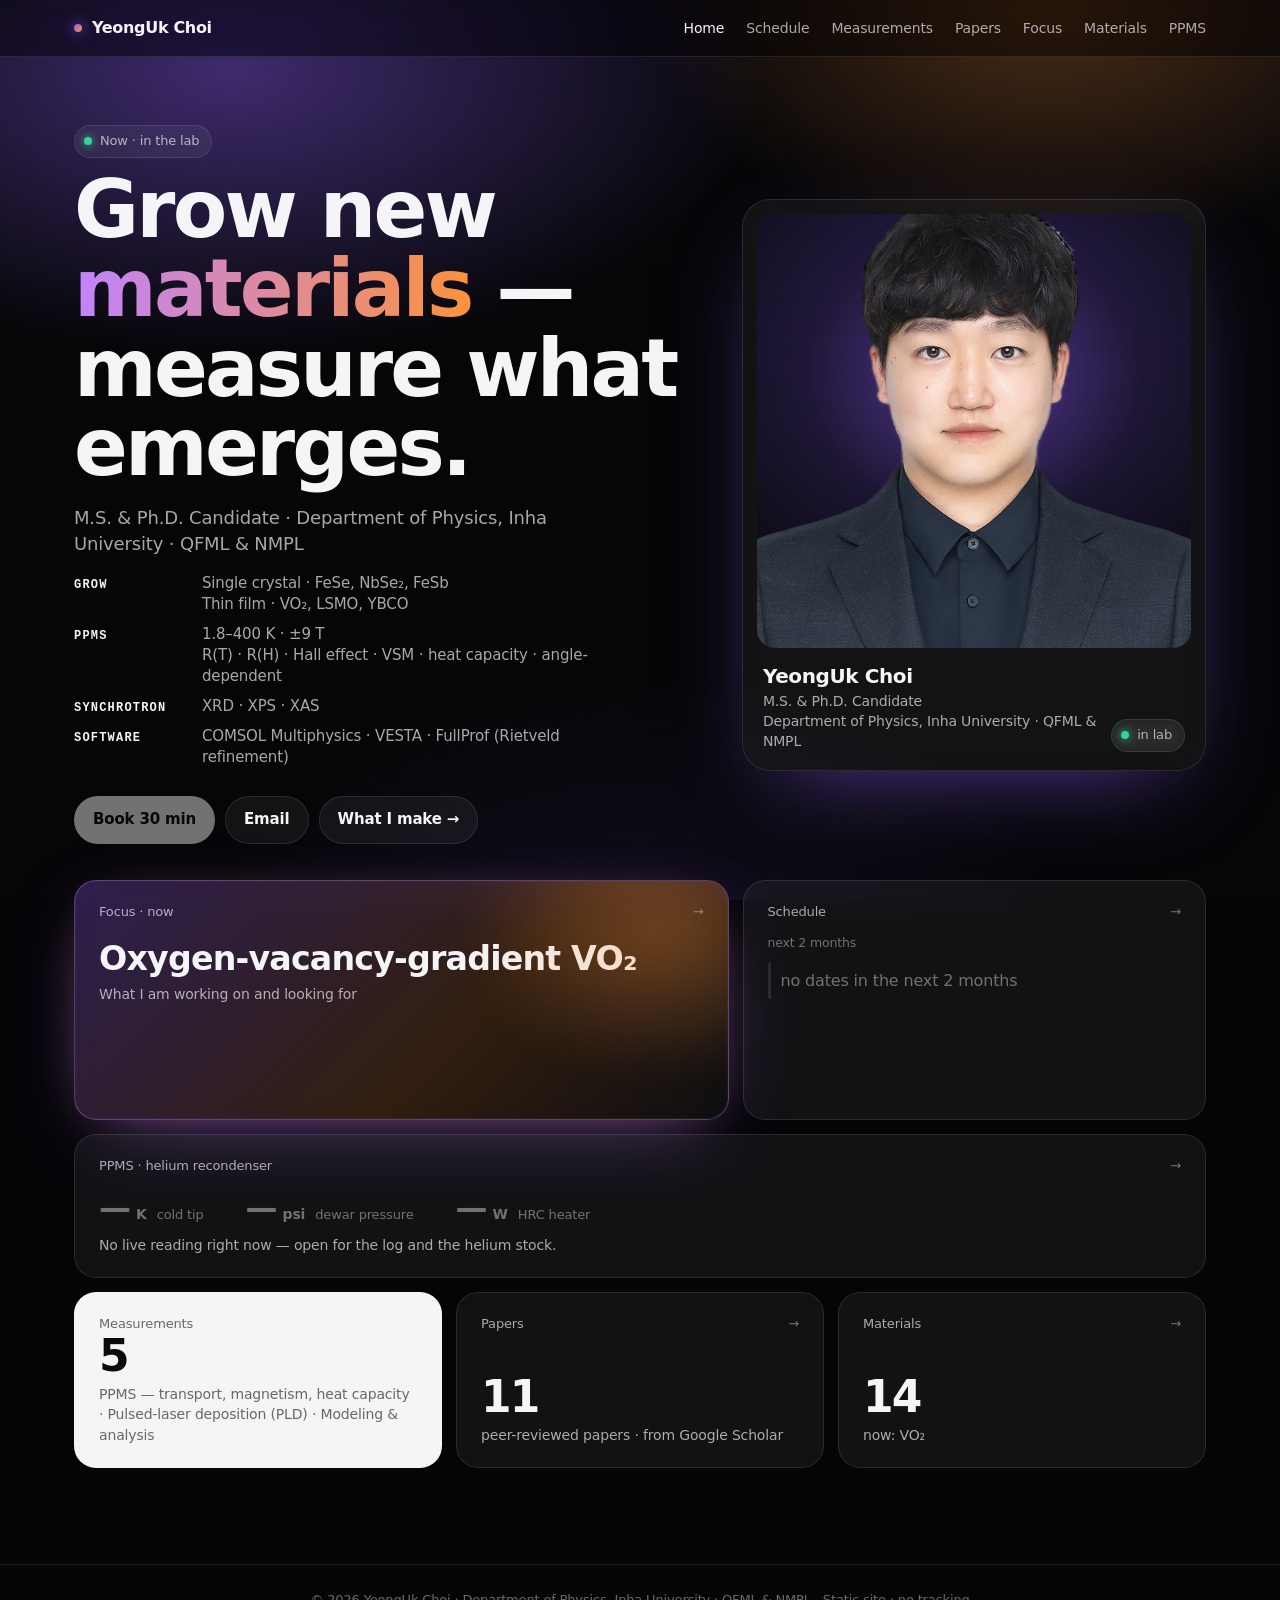
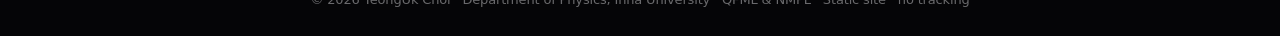
==== commit 4bc86b70: "Home: a live PPMS tile that links straight to the page The phone nav fix gave PPMS a way in, but the" ====
--- a/index.html
+++ b/index.html
@@ -12,7 +12,9 @@
 <script src="data/measurements.js"></script>
 <script src="data/focus.js"></script>
 <script src="data/publications.js"></script>
+<script src="data/ppms.js"></script>
 <script src="assets/js/site.js"></script>
+<script src="assets/js/ppms-live.js"></script>
 
 </head>
 <body data-page="home">
@@ -59,6 +61,15 @@
     <div class="t-sub t-window" id="n-sched-sub">next 2 months</div>
     <ul class="t-list" id="n-sched-list" aria-label="Schedule, next 2 months"></ul>
   </a>
+  <a class="tile ppms" href="ppms.html" id="ppms-tile">
+    <div class="t-label"><span>PPMS &middot; helium recondenser</span><span class="pt-state"></span><span class="arrow">&rarr;</span></div>
+    <div class="ppms-strip">
+      <div class="ps ps-temp"><b class="pt-temp">&mdash;</b><small>K</small><span>cold tip</span></div>
+      <div class="ps ps-psi"><b class="pt-psi">&mdash;</b><small>psi</small><span>dewar pressure</span></div>
+      <div class="ps ps-heat"><b class="pt-heat">&mdash;</b><small>W</small><span>HRC heater</span></div>
+    </div>
+    <div class="t-sub pt-sub">Reading the cryostat&hellip;</div>
+  </a>
   <a class="tile meas white" href="measurements.html">
     <div class="t-label"><span>Measurements</span><span class="arrow">→</span></div>
     <div class="t-num" id="n-meas">—</div>
--- a/assets/css/site.css
+++ b/assets/css/site.css
@@ -110,6 +110,16 @@
 .tile .t-list .when { font-weight: 700; font-size: 15px; letter-spacing: -0.02em; white-space: nowrap; }
 .tile .t-list .what { font-size: 14px; color: var(--fg); overflow: hidden; text-overflow: ellipsis; white-space: nowrap; }
 .tile .t-list .what small { display: block; font-size: 11.5px; color: var(--fg-3); }
+/* PPMS tile: a live status strip, not a count — full width so three readings fit on one line */
+.bento .ppms { grid-column: span 12; min-height: 0; }
+.tile.ppms .t-label .pt-state { margin: 0 auto 0 10px; display: inline-flex; }
+.tile.ppms .ppms-strip { display: flex; flex-wrap: wrap; gap: 14px 42px; margin: 16px 0 10px; }
+.tile.ppms .ps { display: flex; align-items: baseline; gap: 6px; flex-wrap: wrap; }
+.tile.ppms .ps b { font-size: 32px; font-weight: 700; letter-spacing: -0.03em; line-height: 1; font-variant-numeric: tabular-nums; }
+.tile.ppms .ps small { font-size: 14px; font-weight: 600; color: var(--fg-3); }
+.tile.ppms .ps span { font-size: 13px; color: var(--fg-3); margin-left: 4px; }
+/* a value that stopped arriving is dimmed, so the eye does not read it as current */
+.tile.ppms .ps.dim b, .tile.ppms .ps.dim small { color: var(--fg-3); }
 .bento .meas  { grid-column: span 4; }
 .bento .pubs  { grid-column: span 4; }
 .bento .mats  { grid-column: span 4; }
@@ -365,7 +375,17 @@
   .wrap { padding: 0 18px; }
   main { padding: 24px 0 72px; }
   .nav-links { display: none; }
-  .nav-menu { display: inline-flex; align-items: center; gap: 6px; font-size: 13px; color: var(--fg-2); }
+  .nav-menu { display: inline-flex; align-items: center; gap: 6px; font-size: 13px; color: var(--fg-2); cursor: pointer; }
+  .nav-menu::after { content: "▾"; font-size: 11px; transition: transform .18s ease; }
+  .nav.open .nav-menu { color: var(--fg); }
+  .nav.open .nav-menu::after { transform: rotate(180deg); }
+  .nav.open .nav-links {
+    display: flex; flex-direction: column; gap: 2px; position: absolute; top: 56px; left: 18px; right: 18px;
+    background: rgba(10,10,14,0.96); backdrop-filter: blur(18px) saturate(140%); -webkit-backdrop-filter: blur(18px) saturate(140%);
+    border: 1px solid var(--line); border-radius: 14px; padding: 6px; box-shadow: 0 24px 60px -20px #000;
+  }
+  .nav.open .nav-links a { padding: 12px 14px; border-radius: 10px; font-size: 15px; }
+  .nav.open .nav-links a.active { background: rgba(255,255,255,0.06); color: var(--fg); }
   .hero { grid-template-columns: 1fr; gap: 22px; padding-top: 10px; }
   .hero-top { display: flex; align-items: center; gap: 14px; }
   .hero-top img { width: 84px; height: 84px; border-radius: 50%; object-fit: cover; border: 2px solid rgba(255,255,255,0.18); box-shadow: 0 0 40px -10px var(--violet);
@@ -377,6 +397,12 @@
   .bento { grid-template-columns: 1fr 1fr; gap: 10px; margin-top: 22px; }
   .bento .focus { grid-column: span 2; order: -1; min-height: 190px; }
   .bento .sched, .bento .meas, .bento .pubs, .bento .mats { grid-column: span 1; }
+  /* on a phone the live status sits right under Focus — that is what a QR visitor in the
+     lab looks for, and it keeps the two-column rows below it full */
+  .bento .ppms { grid-column: span 2; order: -1; }
+  .tile.ppms .ppms-strip { gap: 10px 20px; margin: 12px 0 8px; }
+  .tile.ppms .ps { flex: 1 1 86px; display: grid; grid-template-columns: auto auto; justify-content: start; align-items: baseline; }
+  .tile.ppms .ps b { font-size: 25px; } .tile.ppms .ps span { grid-column: 1 / -1; margin: 2px 0 0; font-size: 12px; }
   .tile { padding: 16px 16px; min-height: 130px; }
   .bento .sched { max-height: 230px; }
   .tile .t-list li { grid-template-columns: 1fr; gap: 1px; padding: 5px 0 5px 8px; } .tile .t-list .when { font-size: 13.5px; } .tile .t-list .what { font-size: 13px; white-space: normal; }
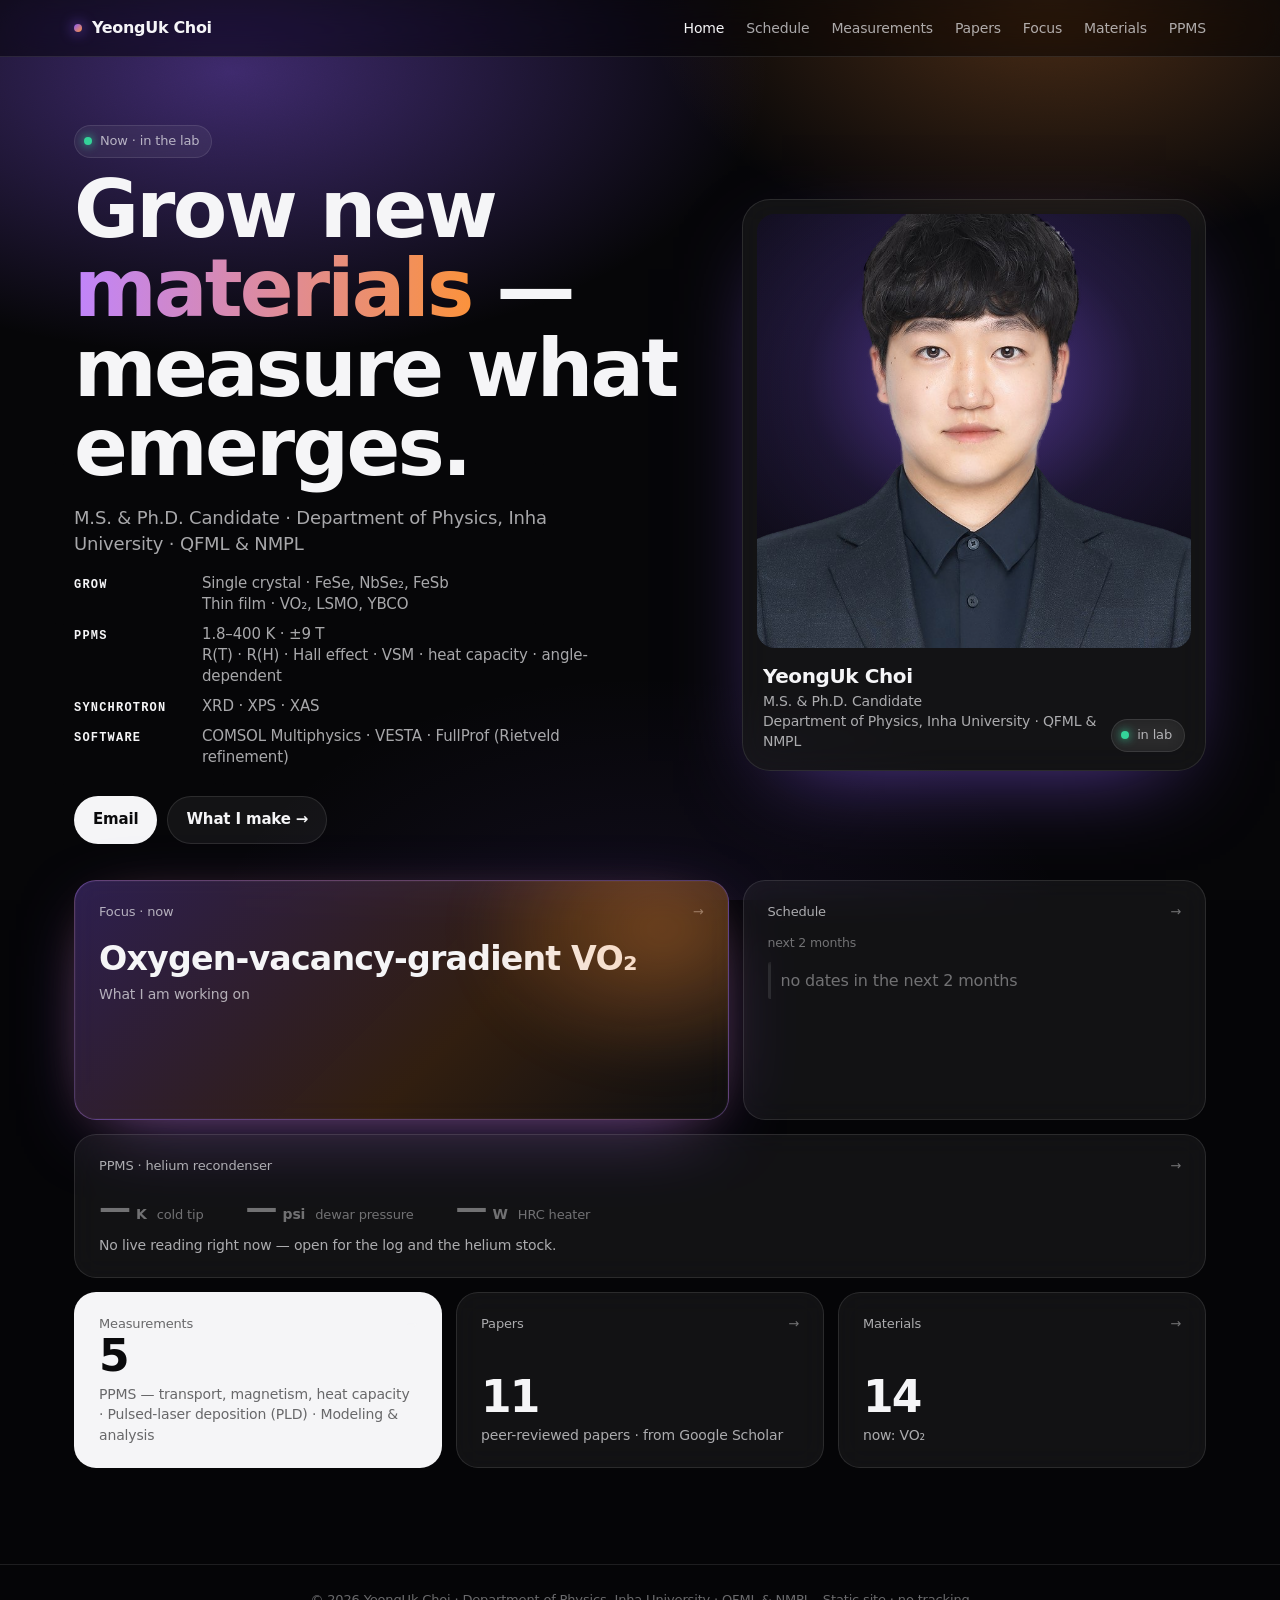
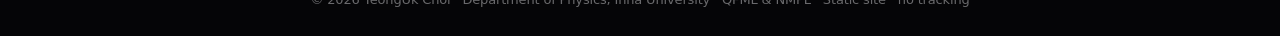
==== commit 729c3387: "Drop the booking button; hold the 'looking for' section until it has content The Book 30 min button " ====
--- a/index.html
+++ b/index.html
@@ -36,8 +36,7 @@
     <p class="lede"><span data-profile="title"></span> · <span data-profile-aff></span></p>
     <ul class="hero-points" data-profile-points></ul>
     <div class="actions">
-      <a class="btn primary" data-book href="#">Book 30 min</a>
-      <a class="btn" data-mail href="#">Email</a>
+      <a class="btn primary" data-mail href="#">Email</a>
       <a class="btn" href="materials.html">What I make →</a>
     </div>
   </div>
@@ -54,7 +53,7 @@
   <a class="tile focus" href="focus.html">
     <div class="t-label"><span>Focus · now</span><span class="arrow">→</span></div>
     <div class="t-num" id="focus-line"></div>
-    <div class="t-sub">What I am working on and looking for</div>
+    <div class="t-sub">What I am working on</div>
   </a>
   <a class="tile sched" href="schedule.html">
     <div class="t-label"><span>Schedule</span><span class="arrow">→</span></div>
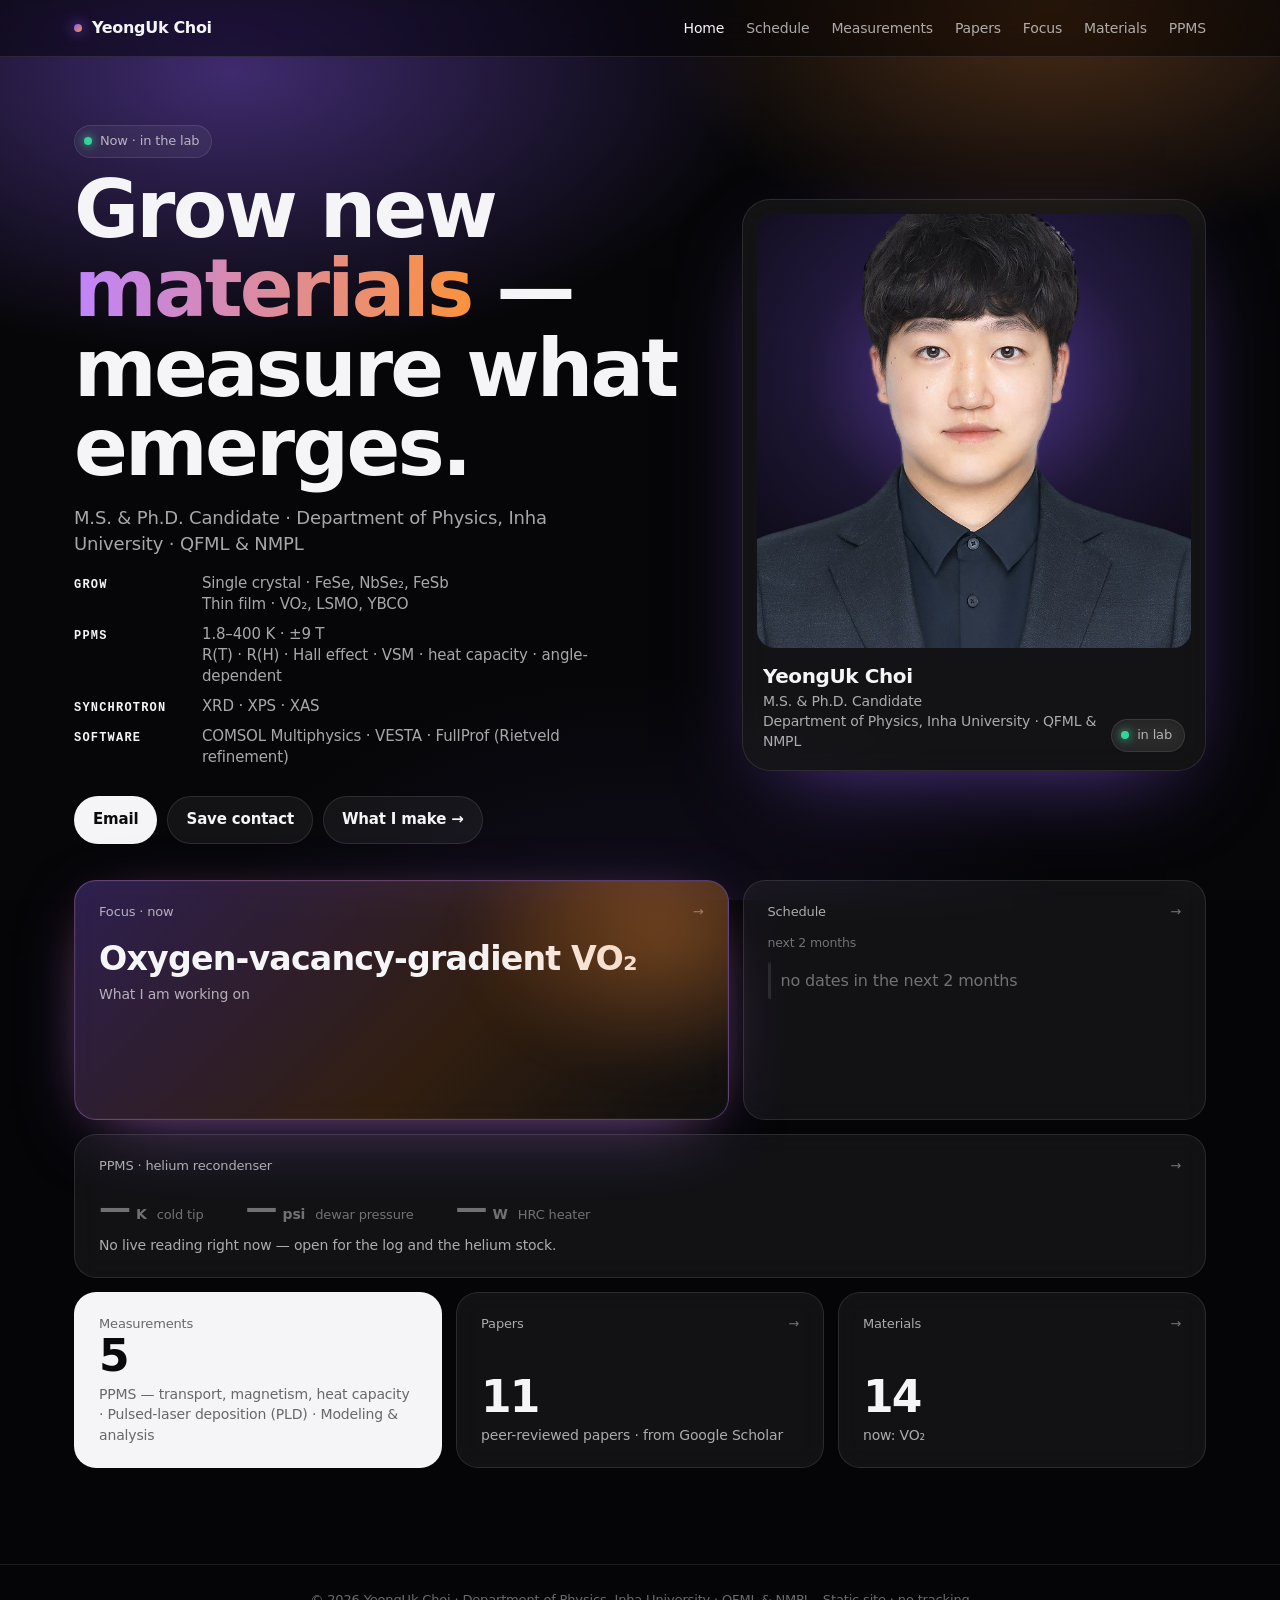
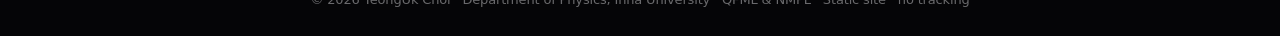
==== commit ef52993b: "Save contact (vCard) and link previews A paper card goes in a wallet; this one made visitors retype " ====
--- a/index.html
+++ b/index.html
@@ -3,8 +3,20 @@
 <head>
 <meta charset="utf-8">
 <meta name="viewport" content="width=device-width, initial-scale=1, viewport-fit=cover">
-<title>UK — Measuring what matters</title>
+<title>YeongUk Choi — Measuring what matters</title>
 <meta name="theme-color" content="#050507">
+<meta name="description" content="M.S. & Ph.D. candidate in physics at Inha University (QFML & NMPL). Grows thin films and single crystals, measures them in the PPMS and at the synchrotron.">
+<link rel="canonical" href="https://yeonguk-choi.github.io/">
+<meta property="og:type" content="website">
+<meta property="og:site_name" content="YeongUk Choi">
+<meta property="og:title" content="YeongUk Choi — Measuring what matters">
+<meta property="og:description" content="M.S. & Ph.D. candidate in physics at Inha University (QFML & NMPL). Grows thin films and single crystals, measures them in the PPMS and at the synchrotron.">
+<meta property="og:url" content="https://yeonguk-choi.github.io/">
+<meta property="og:image" content="https://yeonguk-choi.github.io/assets/img/og.jpg">
+<meta property="og:image:width" content="1200">
+<meta property="og:image:height" content="630">
+<meta property="og:image:alt" content="YeongUk Choi — Department of Physics, Inha University">
+<meta name="twitter:card" content="summary_large_image">
 <link rel="stylesheet" href="assets/css/site.css">
 <script src="data/profile.js"></script>
 <script src="data/schedule.js"></script>
@@ -37,6 +49,7 @@
     <ul class="hero-points" data-profile-points></ul>
     <div class="actions">
       <a class="btn primary" data-mail href="#">Email</a>
+      <a class="btn" href="contact.vcf" data-vcard>Save contact</a>
       <a class="btn" href="materials.html">What I make →</a>
     </div>
   </div>
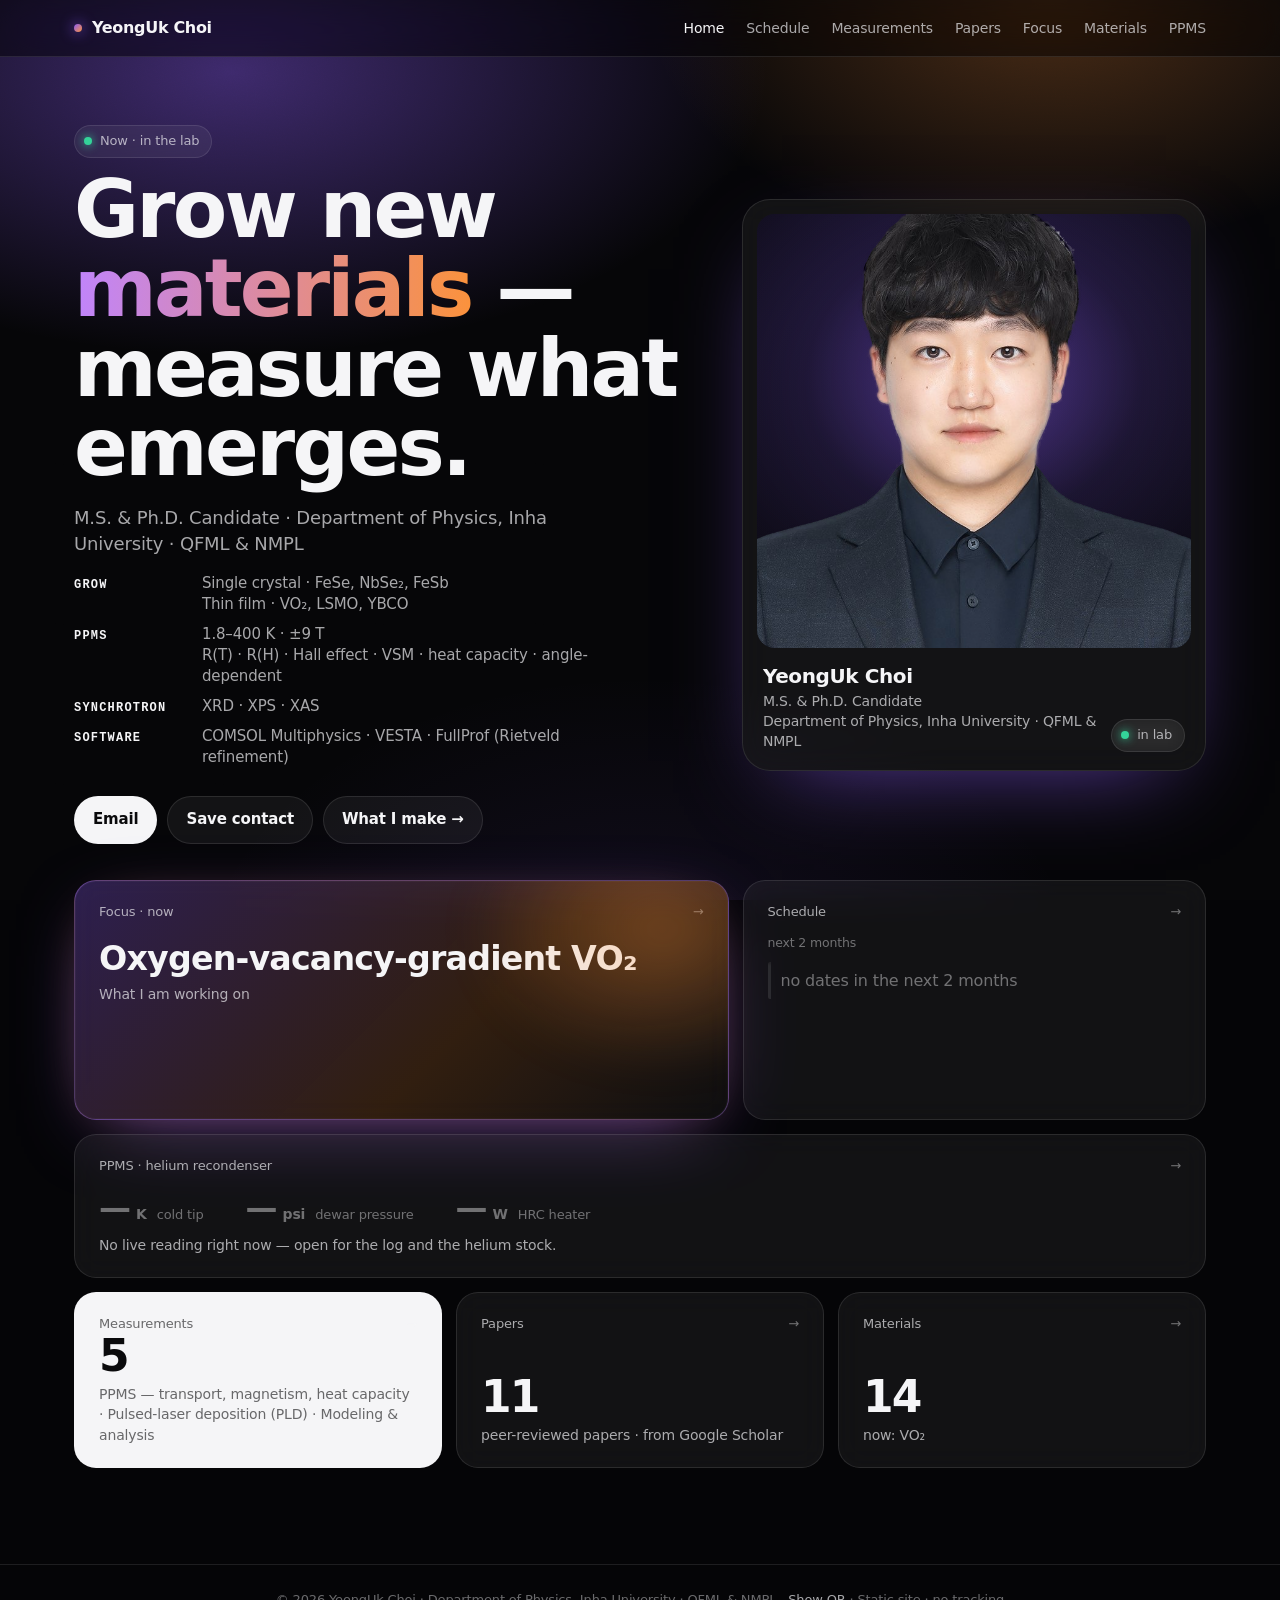
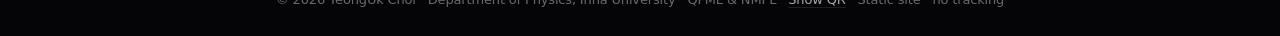
==== commit 94e344dd: "A QR in the footer, for when the paper card is not in your pocket Show QR opens a white sheet with t" ====
--- a/index.html
+++ b/index.html
@@ -102,7 +102,7 @@
 </div></main>
 <footer><div class="wrap" style="display:flex;justify-content:space-between;flex-wrap:wrap;gap:12px">
   <span>© <span data-year></span> <span data-profile="name">UK</span> · <span data-profile-aff></span></span>
-  <span class="subtle">Static site · no tracking</span>
+  <span class="subtle"><a class="qr-link" href="assets/img/qr-site.svg" data-qr>Show QR</a> · Static site · no tracking</span>
 </div></footer>
 </body>
 </html>
--- a/assets/css/site.css
+++ b/assets/css/site.css
@@ -429,3 +429,27 @@
   .ring { display: none; }
 }
 @media (min-width: 821px) { .hero-top img { display: none; } .hero-top .pill { margin-bottom: 0; } }
+
+/* ---------- QR sheet ---------- */
+.qr-link { color: var(--fg-2); border-bottom: 1px solid var(--line); }
+.qr-link:hover { color: var(--fg); }
+body.no-scroll { overflow: hidden; }
+.qr-sheet {
+  position: fixed; inset: 0; z-index: 60; display: flex; flex-direction: column;
+  align-items: center; justify-content: center; gap: 18px; padding: 24px;
+  background: rgba(5,5,7,0.82); backdrop-filter: blur(18px) saturate(140%); -webkit-backdrop-filter: blur(18px) saturate(140%);
+}
+.qr-sheet[hidden] { display: none; }
+.qr-card {
+  background: #fff; color: #0a0a0c; border-radius: var(--radius); padding: 22px 22px 18px;
+  text-align: center; box-shadow: 0 40px 120px -40px rgba(0,0,0,0.9);
+}
+/* the code itself stays black on white — that is what scanners are built for */
+.qr-card img { display: block; width: min(64vw, 260px); height: auto; }
+.qr-url { margin-top: 14px; font-size: 15px; font-weight: 600; letter-spacing: -0.01em; }
+.qr-hint { margin-top: 4px; font-size: 12px; color: rgba(10,10,12,0.5); }
+.qr-close {
+  padding: 11px 22px; border-radius: 999px; font: inherit; font-size: 14px; cursor: pointer;
+  background: var(--glass); border: 1px solid var(--line); color: var(--fg);
+}
+.qr-close:hover { background: var(--glass-2); }
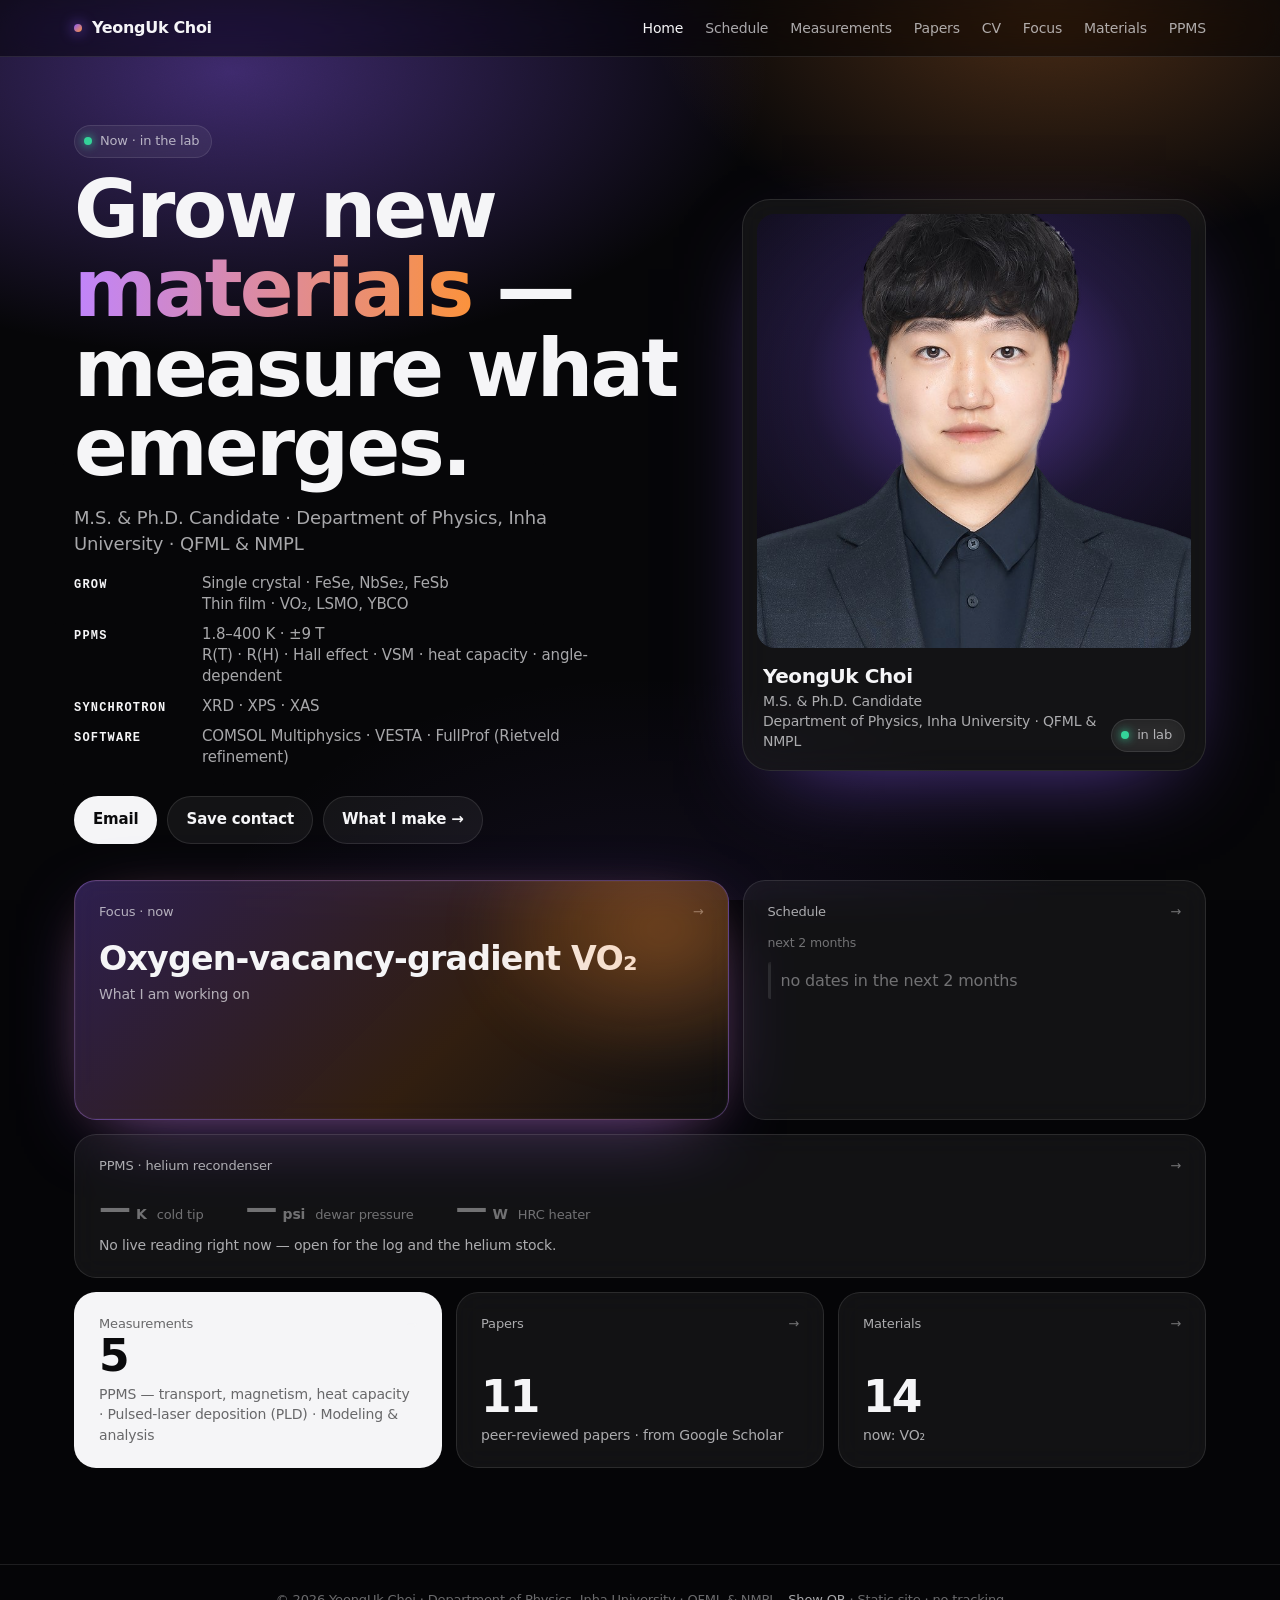
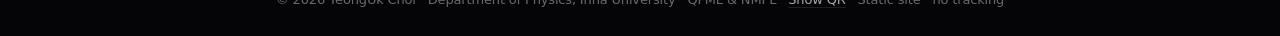
==== commit efd7f0a5: "A CV page that builds itself from the site's data Education and awards are the only new facts (data/" ====
--- a/index.html
+++ b/index.html
@@ -33,7 +33,7 @@
 <div class="bg-glow"></div><div class="bg-noise"></div>
 <nav class="nav"><div class="wrap">
   <a class="brand" href="index.html"><span class="dot"></span><span data-profile="name">UK</span></a>
-  <div class="nav-links"><a href="index.html" data-page="home">Home</a><a href="schedule.html" data-page="schedule">Schedule</a><a href="measurements.html" data-page="measurements">Measurements</a><a href="publications.html" data-page="publications">Papers</a><a href="focus.html" data-page="focus">Focus</a><a href="materials.html" data-page="materials">Materials</a><a href="ppms.html" data-page="ppms">PPMS</a></div>
+  <div class="nav-links"><a href="index.html" data-page="home">Home</a><a href="schedule.html" data-page="schedule">Schedule</a><a href="measurements.html" data-page="measurements">Measurements</a><a href="publications.html" data-page="publications">Papers</a><a href="cv.html" data-page="cv">CV</a><a href="focus.html" data-page="focus">Focus</a><a href="materials.html" data-page="materials">Materials</a><a href="ppms.html" data-page="ppms">PPMS</a></div>
   <a class="nav-menu" href="index.html">Menu</a>
 </div></nav>
 <main><div class="wrap">
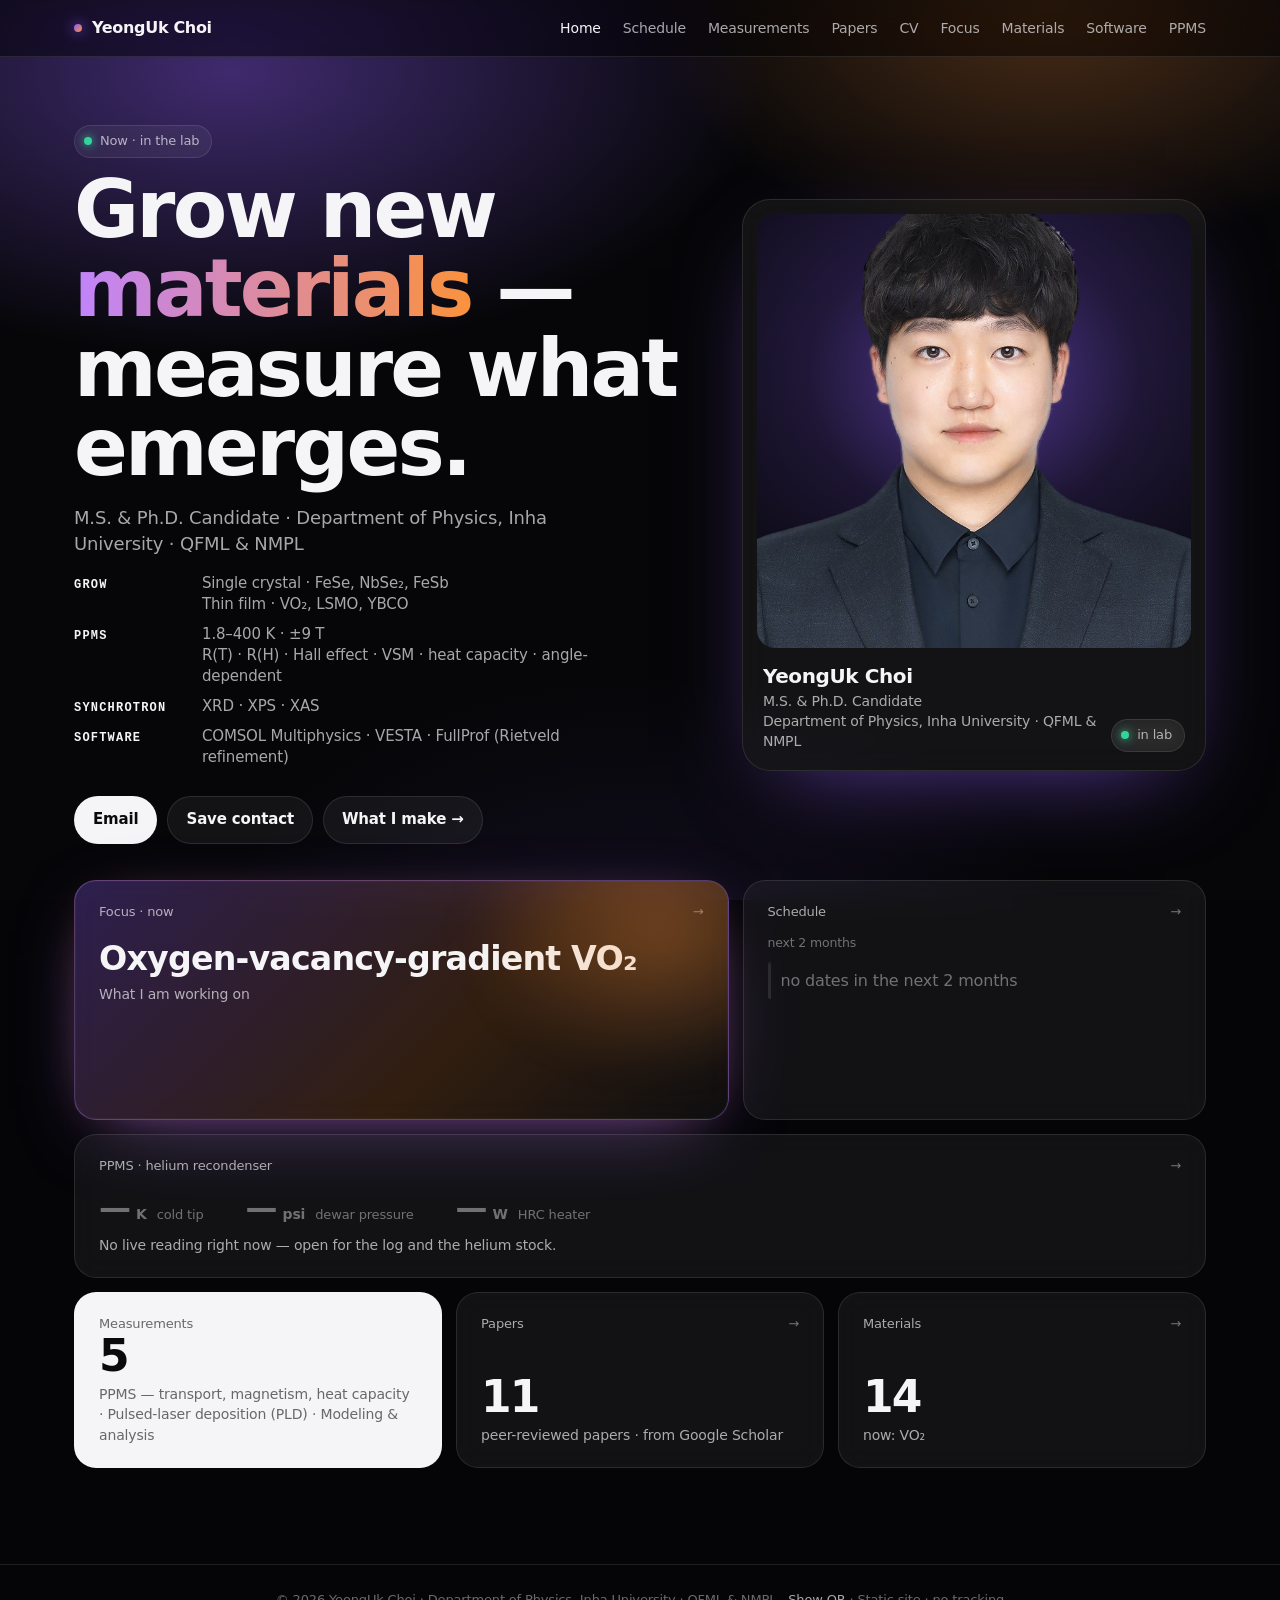
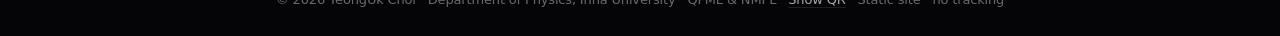
==== commit 3d9d1ac6: "A Software tab, empty on purpose until there is something to download One card per program, built fr" ====
--- a/index.html
+++ b/index.html
@@ -33,7 +33,7 @@
 <div class="bg-glow"></div><div class="bg-noise"></div>
 <nav class="nav"><div class="wrap">
   <a class="brand" href="index.html"><span class="dot"></span><span data-profile="name">UK</span></a>
-  <div class="nav-links"><a href="index.html" data-page="home">Home</a><a href="schedule.html" data-page="schedule">Schedule</a><a href="measurements.html" data-page="measurements">Measurements</a><a href="publications.html" data-page="publications">Papers</a><a href="cv.html" data-page="cv">CV</a><a href="focus.html" data-page="focus">Focus</a><a href="materials.html" data-page="materials">Materials</a><a href="ppms.html" data-page="ppms">PPMS</a></div>
+  <div class="nav-links"><a href="index.html" data-page="home">Home</a><a href="schedule.html" data-page="schedule">Schedule</a><a href="measurements.html" data-page="measurements">Measurements</a><a href="publications.html" data-page="publications">Papers</a><a href="cv.html" data-page="cv">CV</a><a href="focus.html" data-page="focus">Focus</a><a href="materials.html" data-page="materials">Materials</a><a href="software.html" data-page="software">Software</a><a href="ppms.html" data-page="ppms">PPMS</a></div>
   <a class="nav-menu" href="index.html">Menu</a>
 </div></nav>
 <main><div class="wrap">
--- a/assets/css/site.css
+++ b/assets/css/site.css
@@ -22,6 +22,8 @@
   --mono: ui-monospace, "SF Mono", Menlo, monospace;
 }
 * { box-sizing: border-box; }
+/* display:grid/flex on a component beats the UA [hidden] rule, so state it once here */
+[hidden] { display: none !important; }
 html { -webkit-text-size-adjust: 100%; }
 body {
   margin: 0; background: var(--bg); color: var(--fg); font-family: var(--font);
@@ -302,6 +304,25 @@
 
 /* ---------- Mobile ---------- */
 
+/* ---------- Software page ---------- */
+.sw-grid { display: grid; grid-template-columns: repeat(auto-fit, minmax(330px, 1fr)); gap: 14px; margin-top: 26px; }
+.sw-grid > * { min-width: 0; }
+.sw-card { padding: 22px 24px; border-radius: var(--radius-sm); background: var(--glass); border: 1px solid var(--line);
+  display: flex; flex-direction: column; gap: 8px; }
+.sw-top { display: flex; align-items: baseline; justify-content: space-between; gap: 12px; }
+.sw-card h2 { font-size: 19px; font-weight: 700; letter-spacing: -0.02em; margin: 0; }
+.sw-kind { font-size: 11.5px; color: var(--fg-3); white-space: nowrap; }
+.sw-tag { margin: 0; font-size: 14.5px; color: var(--fg-2); }
+.sw-what { margin: 0; font-size: 14px; color: var(--fg-3); line-height: 1.5; }
+.sw-needs, .sw-cite { margin: 0; font-size: 12.5px; color: var(--fg-3); }
+.sw-needs b, .sw-cite b { color: var(--fg-2); font-weight: 600; margin-right: 5px; }
+.sw-foot { display: flex; align-items: center; gap: 8px; flex-wrap: wrap; margin-top: 6px; }
+.sw-meta { margin-left: auto; font-size: 12px; }
+.sw-empty { grid-column: 1 / -1; padding: 30px 28px; border-radius: var(--radius-sm);
+  background: var(--glass); border: 1px dashed var(--line); max-width: 640px; }
+.sw-empty b { font-size: 16px; }
+.sw-empty p { color: var(--fg-3); font-size: 14.5px; line-height: 1.55; margin: 8px 0 16px; }
+
 /* ---------- PPMS page ---------- */
 h2.sec { font-size: 13px; text-transform: uppercase; letter-spacing: 0.14em; color: var(--fg-3); font-weight: 700; margin: 42px 0 10px; }
 .note-bar { margin: 14px 0; padding: 12px 16px; border-radius: var(--radius-sm); background: rgba(251,146,60,0.10); border: 1px solid rgba(251,146,60,0.32); color: var(--fg-2); font-size: 14px; }
@@ -319,7 +340,8 @@
 .st.ok   { color: var(--green); background: rgba(52,211,153,0.12);  border: 1px solid rgba(52,211,153,0.35); }
 .st.warn { color: var(--orange); background: rgba(251,146,60,0.12); border: 1px solid rgba(251,146,60,0.35); }
 .st.crit { color: var(--red); background: rgba(248,113,113,0.12);   border: 1px solid rgba(248,113,113,0.38); }
-.winbar { display: flex; gap: 8px; margin: 0 0 12px; }
+.winbar { display: flex; gap: 8px; margin: 0 0 6px; }
+.trend-note { font-size: 12.5px; margin: 0 0 12px; min-height: 16px; }
 .winbar .btn.on { background: var(--fg); color: #0a0a0c; border-color: transparent; }
 .chart-fig { margin: 0 0 18px; padding: 16px 16px 8px; border-radius: var(--radius-sm); background: var(--glass); border: 1px solid var(--line); }
 .chart-fig figcaption { font-size: 14px; font-weight: 600; margin-bottom: 4px; }
@@ -362,12 +384,96 @@
 .he-log .undo { background: none; border: 0; color: var(--fg-3); font: inherit; font-size: 12.5px; cursor: pointer; padding: 2px 6px; border-radius: 6px; }
 .he-log .undo:hover { color: var(--red); background: rgba(248,113,113,0.10); }
 
+/* ---------- PPMS events & service log ---------- */
+.ev-lede { margin: 0 0 4px; font-size: 14px; }
+#ev-summary { margin-bottom: 18px; }
+.ev-head { display: flex; gap: 10px; align-items: center; flex-wrap: wrap; margin: 0 0 10px; }
+.ev-head .primary { margin-left: auto; }
+.ev-filter { display: flex; gap: 6px; }
+.ev-form { display: grid; gap: 8px; margin: 4px 0 10px; padding: 16px; border-radius: var(--radius-sm);
+  background: var(--glass); border: 1px solid var(--line); }
+.ev-row { display: flex; gap: 8px; flex-wrap: wrap; }
+.ev-form input, .ev-form select, .ev-form textarea {
+  background: var(--glass); border: 1px solid var(--line); border-radius: 14px; color: var(--fg);
+  font: inherit; font-size: 14px; padding: 10px 14px; min-width: 0; }
+.ev-form input, .ev-form select { border-radius: 999px; }
+.ev-form textarea { resize: vertical; line-height: 1.5; }
+.ev-row > input, .ev-row > select { flex: 1; }
+.ampm { background: var(--glass-2); border: 1px solid var(--line); border-radius: 999px; color: var(--fg-2);
+  font: inherit; font-size: 12.5px; font-weight: 600; padding: 0 12px; cursor: pointer; letter-spacing: .02em; }
+.ampm:hover:not(:disabled) { color: var(--fg); background: var(--glass); }
+.ampm:disabled { opacity: .45; cursor: default; }
+.ev-when { display: flex; align-items: center; gap: 8px; flex-wrap: wrap; }
+.ev-when label { font-size: 12.5px; color: var(--fg-3); font-weight: 600; }
+.ev-note { font-size: 12.5px; }
+.ev-acts-head { display: flex; align-items: center; gap: 10px; margin-top: 6px; }
+.ev-acts-head span { font-size: 12.5px; text-transform: uppercase; letter-spacing: .12em; color: var(--fg-3); font-weight: 700; }
+.ev-arow { display: grid; grid-template-columns: 215px auto 86px 1fr 1fr 26px; gap: 6px; align-items: center; margin-bottom: 6px; }
+.ev-arow input { min-width: 0; }
+.ev-arow .a-del { background: none; border: 0; color: var(--fg-3); font-size: 17px; line-height: 1; cursor: pointer; padding: 0; }
+.ev-arow .a-del:hover { color: var(--red); }
+.ev-check { font-size: 13px; color: var(--fg-3); display: flex; align-items: center; gap: 7px; }
+.ev-list { list-style: none; margin: 0; padding: 0; display: grid; gap: 4px; }
+.ev-list li { display: grid; grid-template-columns: 104px 92px 1fr 104px 92px 12px; gap: 14px; align-items: center;
+  padding: 14px; border-radius: 12px; background: var(--glass); border: 1px solid var(--line); cursor: pointer; }
+.ev-list li:hover { background: var(--glass-2); }
+.ev-list li.is-open { border-color: rgba(251,146,60,0.42); background: rgba(251,146,60,0.08); }
+.ev-list li.subtle { display: block; background: none; border: 0; cursor: default; }
+.ev-list .d { color: var(--fg-3); font-size: 13px; font-variant-numeric: tabular-nums; }
+.ev-list .t { font-weight: 600; font-size: 15px; }
+.ev-list .t small { display: block; font-weight: 400; color: var(--fg-3); font-size: 12.5px; margin-top: 2px; }
+.ev-list .w, .ev-list .n { font-size: 13px; color: var(--fg-2); }
+.ev-list .n { font-variant-numeric: tabular-nums; }
+.ev-list .chev { color: var(--fg-3); }
+.ev-foot { display: flex; gap: 10px; margin-top: 14px; align-items: center; flex-wrap: wrap; }
+.ev-hint { font-size: 12.5px; }
+/* ---- one event ---- */
+.ev-back { font-size: 13px; color: var(--fg-3); display: inline-block; margin: 0 0 10px; cursor: pointer; }
+.ev-title { font-size: 30px; font-weight: 700; letter-spacing: -0.03em; margin: 0 0 8px;
+  display: flex; gap: 12px; align-items: center; flex-wrap: wrap; }
+.ev-meta { font-size: 13px; color: var(--fg-3); margin-bottom: 16px; }
+.ev-meta b { color: var(--fg-2); font-weight: 600; }
+.ev-ops { display: flex; gap: 8px; margin-bottom: 22px; flex-wrap: wrap; }
+.ev-box { padding: 18px 20px; border-radius: var(--radius-sm); background: var(--glass); border: 1px solid var(--line); margin-bottom: 10px; }
+.ev-box h3 { font-size: 12.5px; text-transform: uppercase; letter-spacing: .12em; color: var(--fg-3); margin: 0 0 8px; }
+.ev-box p { margin: 0; font-size: 14.5px; color: var(--fg-2); line-height: 1.55; white-space: pre-wrap; }
+.ev-read { display: flex; gap: 26px; margin-top: 12px; flex-wrap: wrap; }
+.ev-read div { font-size: 12.5px; color: var(--fg-3); }
+.ev-read b { display: block; font-size: 19px; color: var(--fg); font-weight: 700; font-variant-numeric: tabular-nums; }
+/* the timeline rail: one dot per action, newest last, so the order is the order it happened */
+.tl { list-style: none; margin: 0; padding: 0 0 0 22px; border-left: 1px solid var(--line); }
+.tl li { position: relative; padding: 0 0 20px 16px; }
+.tl li::before { content: ""; position: absolute; left: -27px; top: 5px; width: 9px; height: 9px;
+  border-radius: 50%; background: var(--violet-2); box-shadow: 0 0 0 4px var(--bg); }
+.tl li.last::before { background: var(--green); }
+.tl li.subtle::before { background: var(--fg-3); }
+.tl .when { font-size: 12.5px; color: var(--fg-3); font-variant-numeric: tabular-nums; }
+.tl .who { font-size: 12.5px; color: var(--violet-2); font-weight: 600; margin-left: 8px; }
+.tl .what { font-size: 14.5px; margin-top: 3px; white-space: pre-wrap; }
+.tl .res { font-size: 13px; color: var(--fg-3); margin-top: 3px; white-space: pre-wrap; }
+.tl .del { background: none; border: 0; color: var(--fg-3); font: inherit; font-size: 12px; cursor: pointer; float: right; }
+.tl .del:hover { color: var(--red); }
+#ev-print { display: none; }
+
 @media (max-width: 820px) {
   .pgrid { grid-template-columns: 1fr 1fr; } .pc-val { font-size: 26px; }
   .he-nums { gap: 20px; } .he-n b { font-size: 32px; }
   .he-form { display: grid; grid-template-columns: 1fr auto; }
   .he-form select, .he-form input, .he-form .btn { width: 100%; min-width: 0; }
   .he-form #he-act, .he-form #he-note { grid-column: 1 / -1; }
+  .ev-list li { grid-template-columns: auto 1fr; grid-template-areas: "d s" "t t" "w n"; row-gap: 4px; gap: 10px; }
+  .ev-list .d { grid-area: d; } .ev-list li > span:nth-child(2) { grid-area: s; justify-self: end; }
+  .ev-list .t { grid-area: t; } .ev-list .w { grid-area: w; } .ev-list .n { grid-area: n; justify-self: end; }
+  .ev-list .chev { display: none; }
+  .ev-title { font-size: 22px; }
+  .ev-read { gap: 16px; }
+  .ev-row { display: grid; grid-template-columns: 1fr; }
+  .ev-when { display: grid; grid-template-columns: 40px 1fr auto; }
+  .ev-when .ev-note { grid-column: 1 / -1; }
+  .ev-arow { grid-template-columns: 1fr auto 84px 26px; grid-template-areas: "w m p d" "o o o o" "r r r r"; }
+  .ev-arow .a-when { grid-area: w; } .ev-arow .ampm { grid-area: m; } .ev-arow .a-who { grid-area: p; }
+  .ev-arow .a-what { grid-area: o; } .ev-arow .a-result { grid-area: r; } .ev-arow .a-del { grid-area: d; }
+  .ev-arow { padding-bottom: 8px; border-bottom: 1px solid var(--line); }
   .he-log li { grid-template-columns: auto 1fr auto; grid-template-areas: "d s u" "a a a"; row-gap: 2px; }
   .he-log .d { grid-area: d; } .he-log .s { grid-area: s; } .he-log .a { grid-area: a; } .he-log .undo { grid-area: u; }
   .chart-fig { padding: 12px 10px 6px; }
@@ -453,3 +559,43 @@
   background: var(--glass); border: 1px solid var(--line); color: var(--fg);
 }
 .qr-close:hover { background: var(--glass-2); }
+
+/* ---------- Printed service report ----------
+   "Download PDF" fills #ev-print and calls print(). There is no PDF library: the browser's
+   own print-to-PDF is the one engine every phone and laptop already has, and it keeps Korean
+   text as real text rather than an image. */
+@media print {
+  @page { size: A4; margin: 15mm 14mm 12mm; }
+  html, body { background: #fff !important; }
+  body > *:not(#ev-print) { display: none !important; }
+  #ev-print { display: block !important; color: #111; font-size: 11.5px; }
+  #ev-print * { -webkit-print-color-adjust: exact; print-color-adjust: exact; }
+  .rp-hd { display: flex; justify-content: space-between; align-items: flex-end;
+    border-bottom: 2px solid #111; padding-bottom: 9px; }
+  .rp-hd h1 { font-size: 19px; margin: 0; letter-spacing: -0.01em; color: #111; }
+  .rp-org { font-size: 10px; color: #555; text-align: right; line-height: 1.5; }
+  .rp-meta { display: grid; grid-template-columns: 96px 1fr 96px 1fr; border: 1px solid #d4d4d8;
+    border-bottom: 0; margin-top: 16px; font-size: 11px; }
+  .rp-meta div { padding: 6px 9px; border-bottom: 1px solid #d4d4d8; border-right: 1px solid #d4d4d8; }
+  .rp-meta div:nth-child(4n) { border-right: 0; }
+  .rp-meta .k { background: #f4f4f5; color: #52525b; font-weight: 600; }
+  #ev-print h2 { font-size: 11.5px; letter-spacing: .08em; text-transform: uppercase; color: #18181b;
+    margin: 20px 0 6px; border-left: 3px solid #111; padding-left: 8px; page-break-after: avoid; }
+  .rp-body { font-size: 11.5px; line-height: 1.6; margin: 0; color: #27272a; white-space: pre-wrap; }
+  .rp-read { display: flex; margin-top: 8px; border: 1px solid #d4d4d8; }
+  .rp-read div { flex: 1; padding: 7px 9px; border-right: 1px solid #d4d4d8; font-size: 10px; color: #71717a; }
+  .rp-read div:last-child { border-right: 0; }
+  .rp-read b { display: block; font-size: 14px; color: #111; }
+  #ev-print table { width: 100%; border-collapse: collapse; font-size: 11px; margin-top: 5px; }
+  #ev-print th, #ev-print td { border: 1px solid #d4d4d8; padding: 6px 8px; text-align: left; vertical-align: top;
+    color: #27272a; }
+  #ev-print th { background: #f4f4f5; font-size: 10px; color: #3f3f46; font-weight: 700; }
+  #ev-print tr { page-break-inside: avoid; }
+  #ev-print td.n { text-align: center; width: 22px; color: #71717a; }
+  #ev-print td.t { width: 104px; white-space: nowrap; }
+  #ev-print td.p { width: 96px; }
+  .rp-sign { display: flex; gap: 36px; margin-top: 30px; font-size: 10.5px; color: #52525b; page-break-inside: avoid; }
+  .rp-sign div { flex: 1; border-top: 1px solid #a1a1aa; padding-top: 5px; }
+  .rp-ft { margin-top: 22px; border-top: 1px solid #e4e4e7; padding-top: 7px; font-size: 9px; color: #a1a1aa;
+    display: flex; justify-content: space-between; }
+}
